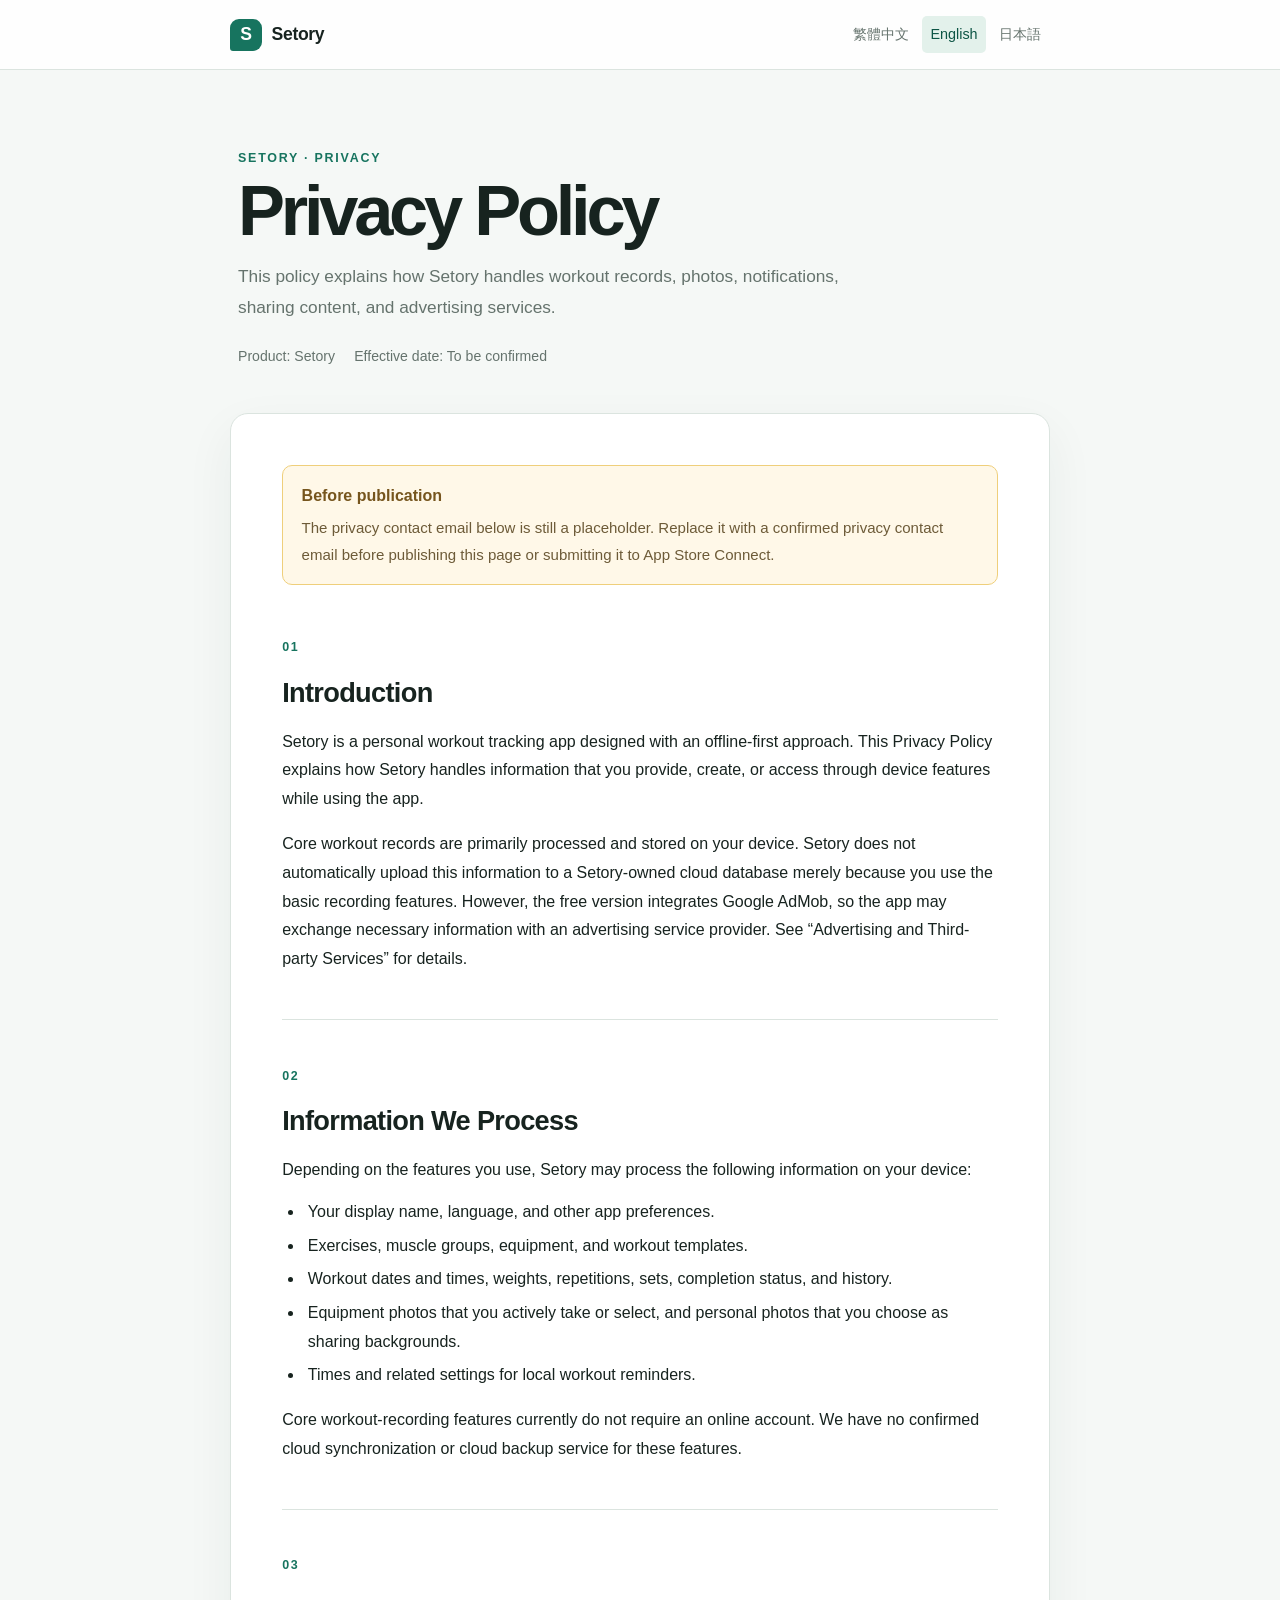
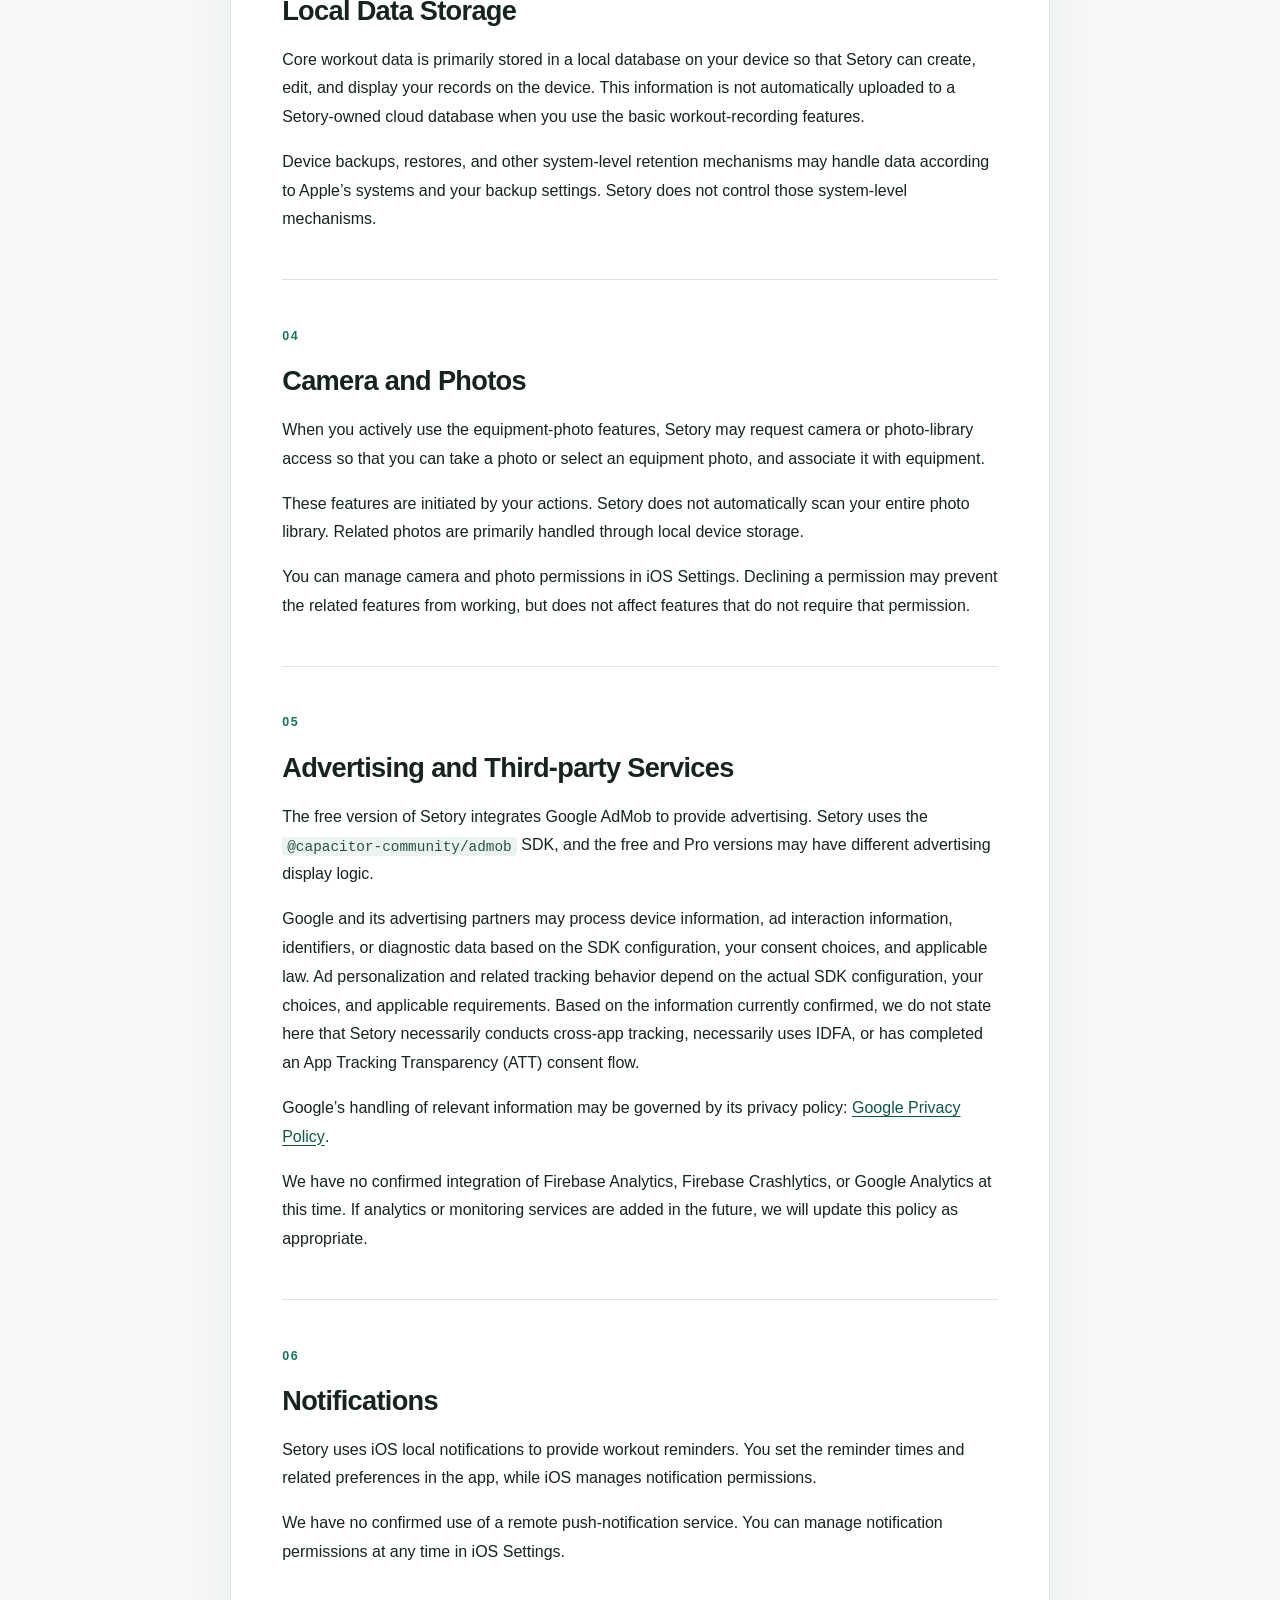
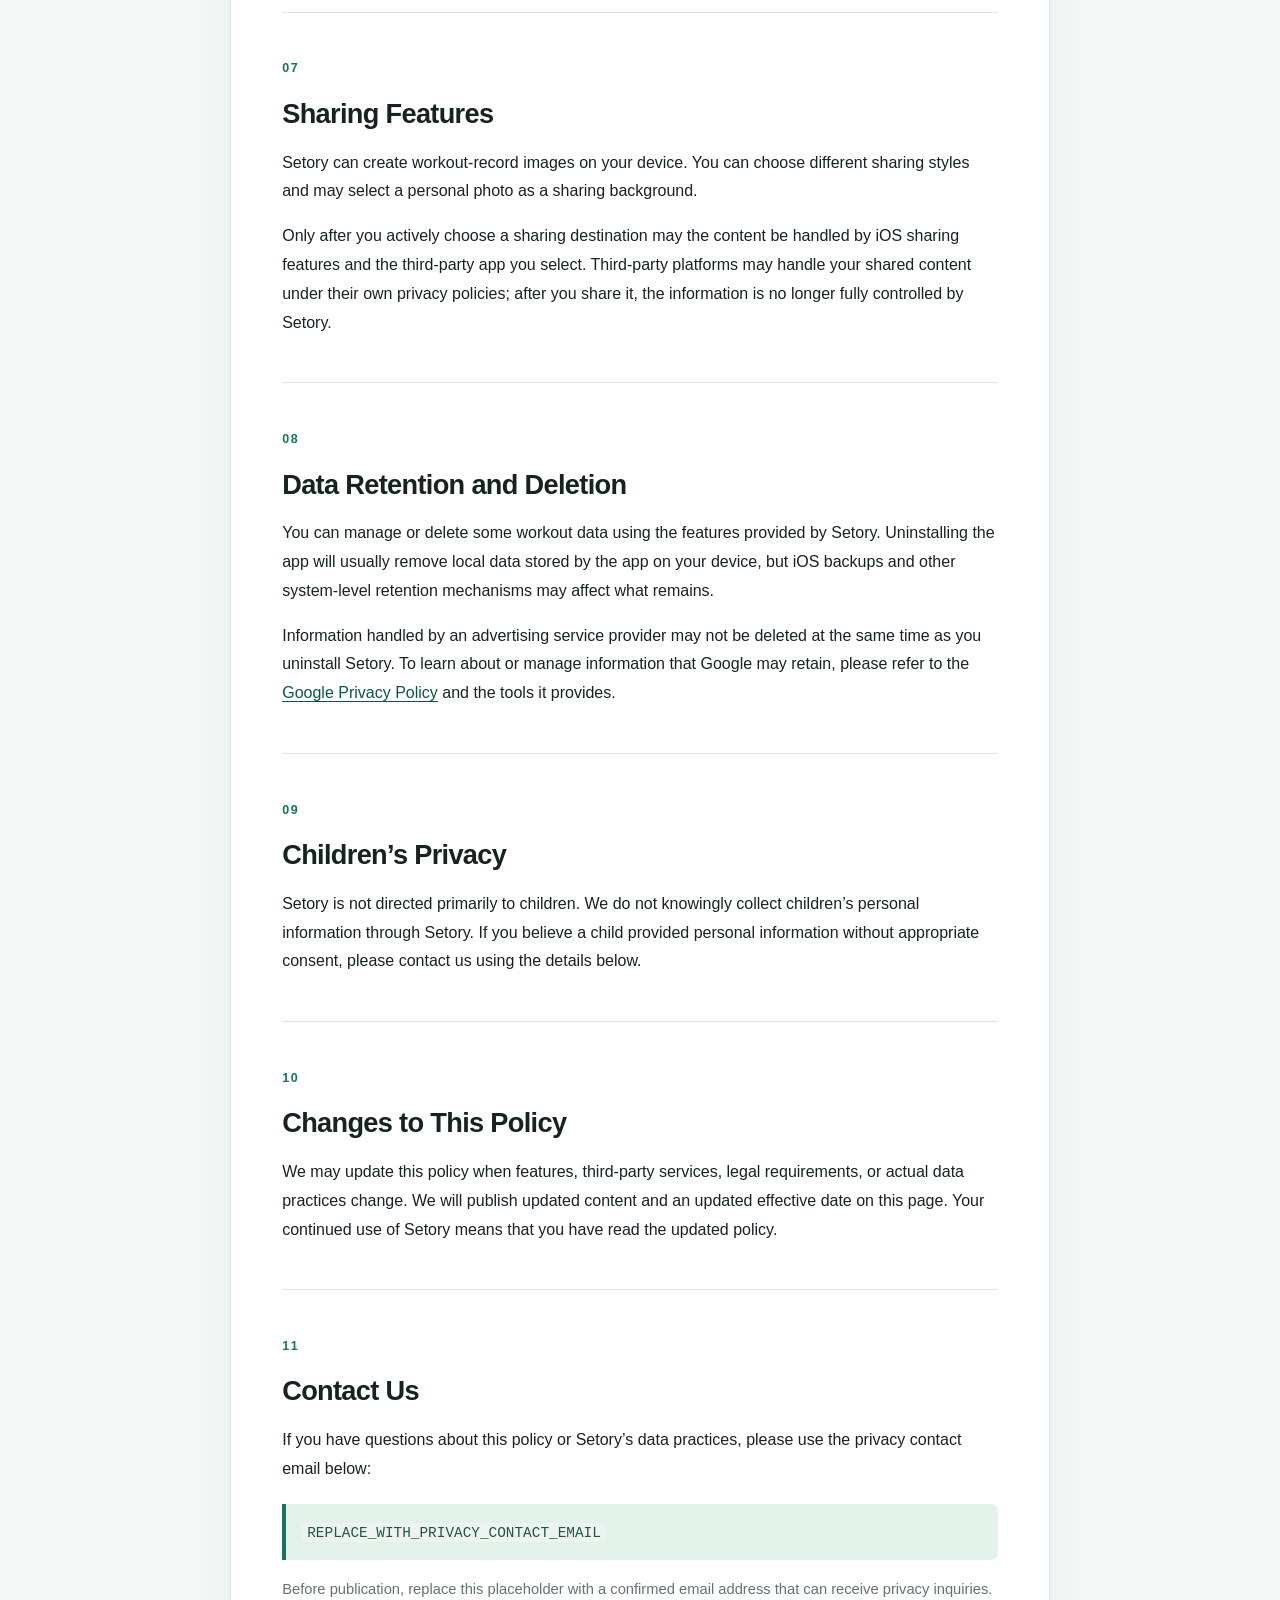
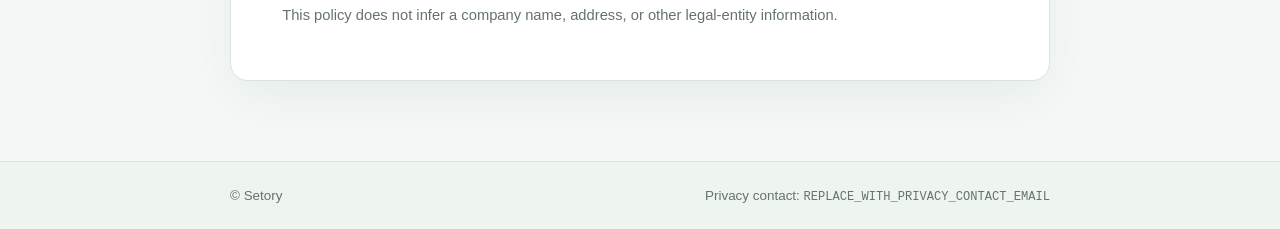
==== en/index.html @ bccb5e9c "first commit" ====
<!doctype html>
<html lang="en">

<head>
  <meta charset="UTF-8">
  <meta name="viewport" content="width=device-width, initial-scale=1">
  <meta name="description"
    content="Setory Privacy Policy. Learn how Setory handles local workout data, photos, notifications, sharing features, and advertising services.">
  <title>Setory | Privacy Policy</title>
  <link rel="stylesheet" href="../styles.css">
</head>

<body>
  <a class="skip-link" href="#main-content">Skip to main content</a>
  <header class="site-header">
    <div class="header-inner">
      <a class="brand" href="../" aria-label="Setory Privacy Policy home">
        <span class="brand-mark" aria-hidden="true">S</span>
        <span>Setory</span>
      </a>
      <nav class="language-nav" aria-label="Language selection">
        <a href="../" lang="zh-Hant">繁體中文</a>
        <a class="active" href="./" lang="en" aria-current="page">English</a>
        <a href="../ja/" lang="ja">日本語</a>
      </nav>
    </div>
  </header>

  <main id="main-content" class="policy-shell">
    <section class="hero" aria-labelledby="page-title">
      <p class="eyebrow">SETORY · PRIVACY</p>
      <h1 id="page-title">Privacy Policy</h1>
      <p class="hero-copy">This policy explains how Setory handles workout records, photos, notifications, sharing
        content, and advertising services.</p>
      <div class="policy-meta">
        <span>Product: Setory</span>
        <span>Effective date: To be confirmed</span>
      </div>
    </section>

    <article class="policy-card">
      <div class="notice">
        <strong>Before publication</strong>
        <p>The privacy contact email below is still a placeholder. Replace it with a confirmed privacy contact email
          before publishing this page or submitting it to App Store Connect.</p>
      </div>

      <section class="policy-section" id="introduction">
        <p class="section-number">01</p>
        <h2>Introduction</h2>
        <p>Setory is a personal workout tracking app designed with an offline-first approach. This Privacy Policy
          explains how Setory handles information that you provide, create, or access through device features while
          using the app.</p>
        <p>Core workout records are primarily processed and stored on your device. Setory does not automatically upload
          this information to a Setory-owned cloud database merely because you use the basic recording features.
          However, the free version integrates Google AdMob, so the app may exchange necessary information with an
          advertising service provider. See “Advertising and Third-party Services” for details.</p>
      </section>

      <section class="policy-section" id="information">
        <p class="section-number">02</p>
        <h2>Information We Process</h2>
        <p>Depending on the features you use, Setory may process the following information on your device:</p>
        <ul>
          <li>Your display name, language, and other app preferences.</li>
          <li>Exercises, muscle groups, equipment, and workout templates.</li>
          <li>Workout dates and times, weights, repetitions, sets, completion status, and history.</li>
          <li>Equipment photos that you actively take or select, and personal photos that you choose as sharing
            backgrounds.</li>
          <li>Times and related settings for local workout reminders.</li>
        </ul>
        <p>Core workout-recording features currently do not require an online account. We have no confirmed cloud
          synchronization or cloud backup service for these features.</p>
      </section>

      <section class="policy-section" id="local-storage">
        <p class="section-number">03</p>
        <h2>Local Data Storage</h2>
        <p>Core workout data is primarily stored in a local database on your device so that Setory can create, edit, and
          display your records on the device. This information is not automatically uploaded to a Setory-owned cloud
          database when you use the basic workout-recording features.</p>
        <p>Device backups, restores, and other system-level retention mechanisms may handle data according to Apple’s
          systems and your backup settings. Setory does not control those system-level mechanisms.</p>
      </section>

      <section class="policy-section" id="camera-photos">
        <p class="section-number">04</p>
        <h2>Camera and Photos</h2>
        <p>When you actively use the equipment-photo features, Setory may request camera or photo-library access so that
          you can take a photo or select an equipment photo, and associate it with equipment.</p>
        <p>These features are initiated by your actions. Setory does not automatically scan your entire photo library.
          Related photos are primarily handled through local device storage.</p>
        <p>You can manage camera and photo permissions in iOS Settings. Declining a permission may prevent the related
          features from working, but does not affect features that do not require that permission.</p>
      </section>

      <section class="policy-section" id="advertising">
        <p class="section-number">05</p>
        <h2>Advertising and Third-party Services</h2>
        <p>The free version of Setory integrates Google AdMob to provide advertising. Setory uses the
          <code>@capacitor-community/admob</code> SDK, and the free and Pro versions may have different advertising
          display logic.
        </p>
        <p>Google and its advertising partners may process device information, ad interaction information, identifiers,
          or diagnostic data based on the SDK configuration, your consent choices, and applicable law. Ad
          personalization and related tracking behavior depend on the actual SDK configuration, your choices, and
          applicable requirements. Based on the information currently confirmed, we do not state here that Setory
          necessarily conducts cross-app tracking, necessarily uses IDFA, or has completed an App Tracking Transparency
          (ATT) consent flow.</p>
        <p>Google’s handling of relevant information may be governed by its privacy policy: <a
            href="https://policies.google.com/privacy" rel="noopener noreferrer" target="_blank">Google Privacy
            Policy<span class="sr-only"> (opens in a new tab)</span></a>.</p>
        <p>We have no confirmed integration of Firebase Analytics, Firebase Crashlytics, or Google Analytics at this
          time. If analytics or monitoring services are added in the future, we will update this policy as appropriate.
        </p>
      </section>

      <section class="policy-section" id="notifications">
        <p class="section-number">06</p>
        <h2>Notifications</h2>
        <p>Setory uses iOS local notifications to provide workout reminders. You set the reminder times and related
          preferences in the app, while iOS manages notification permissions.</p>
        <p>We have no confirmed use of a remote push-notification service. You can manage notification permissions at
          any time in iOS Settings.</p>
      </section>

      <section class="policy-section" id="sharing">
        <p class="section-number">07</p>
        <h2>Sharing Features</h2>
        <p>Setory can create workout-record images on your device. You can choose different sharing styles and may
          select a personal photo as a sharing background.</p>
        <p>Only after you actively choose a sharing destination may the content be handled by iOS sharing features and
          the third-party app you select. Third-party platforms may handle your shared content under their own privacy
          policies; after you share it, the information is no longer fully controlled by Setory.</p>
      </section>

      <section class="policy-section" id="retention">
        <p class="section-number">08</p>
        <h2>Data Retention and Deletion</h2>
        <p>You can manage or delete some workout data using the features provided by Setory. Uninstalling the app will
          usually remove local data stored by the app on your device, but iOS backups and other system-level retention
          mechanisms may affect what remains.</p>
        <p>Information handled by an advertising service provider may not be deleted at the same time as you uninstall
          Setory. To learn about or manage information that Google may retain, please refer to the <a
            href="https://policies.google.com/privacy" rel="noopener noreferrer" target="_blank">Google Privacy
            Policy<span class="sr-only"> (opens in a new tab)</span></a> and the tools it provides.</p>
      </section>

      <section class="policy-section" id="children">
        <p class="section-number">09</p>
        <h2>Children’s Privacy</h2>
        <p>Setory is not directed primarily to children. We do not knowingly collect children’s personal information
          through Setory. If you believe a child provided personal information without appropriate consent, please
          contact us using the details below.</p>
      </section>

      <section class="policy-section" id="changes">
        <p class="section-number">10</p>
        <h2>Changes to This Policy</h2>
        <p>We may update this policy when features, third-party services, legal requirements, or actual data practices
          change. We will publish updated content and an updated effective date on this page. Your continued use of
          Setory means that you have read the updated policy.</p>
      </section>

      <section class="policy-section" id="contact">
        <p class="section-number">11</p>
        <h2>Contact Us</h2>
        <p>If you have questions about this policy or Setory’s data practices, please use the privacy contact email
          below:</p>
        <p class="contact-placeholder"><code>REPLACE_WITH_PRIVACY_CONTACT_EMAIL</code></p>
        <p class="muted">Before publication, replace this placeholder with a confirmed email address that can receive
          privacy inquiries. This policy does not infer a company name, address, or other legal-entity information.</p>
      </section>
    </article>
  </main>

  <footer class="site-footer">
    <div class="footer-inner">
      <span>© Setory</span>
      <span>Privacy contact: <code>REPLACE_WITH_PRIVACY_CONTACT_EMAIL</code></span>
    </div>
  </footer>
</body>

</html>
---- styles.css ----
:root {
  --ink: #17231f;
  --muted: #65736d;
  --line: #dbe4df;
  --paper: #f5f8f6;
  --card: #ffffff;
  --accent: #17745f;
  --accent-dark: #0d5545;
  --accent-soft: #e3f1eb;
  --notice: #fff8e8;
  --notice-line: #efcf7b;
  --max-width: 820px;
}

* {
  box-sizing: border-box;
}

html {
  scroll-behavior: smooth;
}

body {
  margin: 0;
  color: var(--ink);
  background: var(--paper);
  font-family: -apple-system, BlinkMacSystemFont, "Segoe UI", "Noto Sans TC", "Noto Sans JP", sans-serif;
  font-size: 16px;
  line-height: 1.8;
  overflow-wrap: anywhere;
}

a {
  color: var(--accent-dark);
  text-underline-offset: 3px;
}

a:hover {
  color: var(--accent);
}

a:focus-visible {
  outline: 3px solid #e49b27;
  outline-offset: 4px;
  border-radius: 3px;
}

code {
  padding: 0.12em 0.35em;
  color: #245346;
  background: #edf4f0;
  border-radius: 4px;
  font-family: ui-monospace, SFMono-Regular, Menlo, Consolas, monospace;
  font-size: 0.9em;
  overflow-wrap: anywhere;
}

.skip-link {
  position: absolute;
  left: 1rem;
  top: -4rem;
  z-index: 10;
  padding: 0.65rem 0.9rem;
  color: #fff;
  background: var(--accent-dark);
  border-radius: 0 0 6px 6px;
  text-decoration: none;
}

.skip-link:focus {
  top: 0;
}

.site-header {
  border-bottom: 1px solid var(--line);
  background: rgba(255, 255, 255, 0.88);
}

.header-inner,
.footer-inner {
  display: flex;
  align-items: center;
  justify-content: space-between;
  gap: 1rem;
  max-width: calc(var(--max-width) + 64px);
  margin: 0 auto;
  padding: 1rem 2rem;
}

.brand {
  display: inline-flex;
  align-items: center;
  gap: 0.6rem;
  color: var(--ink);
  font-size: 1.1rem;
  font-weight: 750;
  letter-spacing: -0.02em;
  text-decoration: none;
}

.brand-mark {
  display: grid;
  width: 2rem;
  height: 2rem;
  place-items: center;
  color: #fff;
  background: var(--accent);
  border-radius: 9px 9px 9px 3px;
  font-weight: 800;
}

.language-nav {
  display: flex;
  flex-wrap: wrap;
  justify-content: flex-end;
  gap: 0.25rem;
}

.language-nav a {
  padding: 0.35rem 0.55rem;
  color: var(--muted);
  border-radius: 5px;
  font-size: 0.9rem;
  text-decoration: none;
}

.language-nav a:hover,
.language-nav a.active {
  color: var(--accent-dark);
  background: var(--accent-soft);
}

.policy-shell {
  width: min(100% - 2rem, var(--max-width));
  margin: 0 auto;
  padding: 4.8rem 0 5rem;
}

.hero {
  padding: 0 0.5rem 2.7rem;
}

.eyebrow,
.section-number {
  margin: 0;
  color: var(--accent);
  font-size: 0.78rem;
  font-weight: 800;
  letter-spacing: 0.14em;
}

.hero h1 {
  max-width: 720px;
  margin: 0.25rem 0 0.7rem;
  color: var(--ink);
  font-size: clamp(2.35rem, 7vw, 4.4rem);
  letter-spacing: -0.06em;
  line-height: 1.08;
}

.hero-copy {
  max-width: 650px;
  margin: 0;
  color: var(--muted);
  font-size: 1.08rem;
}

.policy-meta {
  display: flex;
  flex-wrap: wrap;
  gap: 0.45rem 1.2rem;
  margin-top: 1.35rem;
  color: var(--muted);
  font-size: 0.88rem;
}

.policy-card {
  padding: clamp(1.3rem, 4vw, 3.2rem);
  background: var(--card);
  border: 1px solid var(--line);
  border-radius: 18px;
  box-shadow: 0 18px 50px rgba(23, 55, 43, 0.06);
}

.notice {
  margin-bottom: 3.2rem;
  padding: 1rem 1.15rem;
  background: var(--notice);
  border: 1px solid var(--notice-line);
  border-radius: 10px;
}

.notice strong {
  display: block;
  margin-bottom: 0.2rem;
  color: #76551d;
}

.notice p,
.policy-section p {
  margin: 0 0 1rem;
}

.notice p {
  color: #6d5b38;
  font-size: 0.94rem;
}

.notice p:last-child,
.policy-section p:last-child {
  margin-bottom: 0;
}

.policy-section {
  padding: 0 0 2.8rem;
  margin: 0 0 2.8rem;
  border-bottom: 1px solid var(--line);
  scroll-margin-top: 1rem;
}

.policy-section:last-child {
  padding-bottom: 0;
  margin-bottom: 0;
  border-bottom: 0;
}

.policy-section h2 {
  margin: 0.25rem 0 1rem;
  color: var(--ink);
  font-size: clamp(1.35rem, 3vw, 1.7rem);
  letter-spacing: -0.025em;
  line-height: 1.35;
}

.policy-section ul {
  margin: -0.15rem 0 1rem;
  padding-left: 1.35rem;
}

.policy-section li {
  padding-left: 0.25rem;
  margin: 0.3rem 0;
}

.contact-placeholder {
  margin-top: 1.25rem !important;
  padding: 0.85rem 1rem;
  background: var(--accent-soft);
  border-left: 4px solid var(--accent);
  border-radius: 0 7px 7px 0;
}

.muted {
  color: var(--muted);
  font-size: 0.92rem;
}

.site-footer {
  color: var(--muted);
  border-top: 1px solid var(--line);
  background: #eef4f0;
  font-size: 0.84rem;
}

.footer-inner {
  align-items: flex-start;
  flex-wrap: wrap;
  padding-top: 1.35rem;
  padding-bottom: 1.35rem;
}

.footer-inner code {
  color: var(--muted);
  background: transparent;
  padding: 0;
}

.sr-only {
  position: absolute;
  width: 1px;
  height: 1px;
  padding: 0;
  margin: -1px;
  overflow: hidden;
  clip: rect(0, 0, 0, 0);
  white-space: nowrap;
  border: 0;
}

@media (max-width: 620px) {
  .header-inner {
    align-items: flex-start;
    flex-direction: column;
    padding: 0.85rem 1rem;
  }

  .language-nav {
    justify-content: flex-start;
    margin-left: -0.55rem;
  }

  .policy-shell {
    width: min(100% - 1.25rem, var(--max-width));
    padding-top: 3.1rem;
  }

  .hero {
    padding-bottom: 2rem;
  }

  .policy-card {
    border-radius: 13px;
  }

  .footer-inner {
    padding-right: 1rem;
    padding-left: 1rem;
  }
}

@media (prefers-reduced-motion: reduce) {
  html {
    scroll-behavior: auto;
  }
}
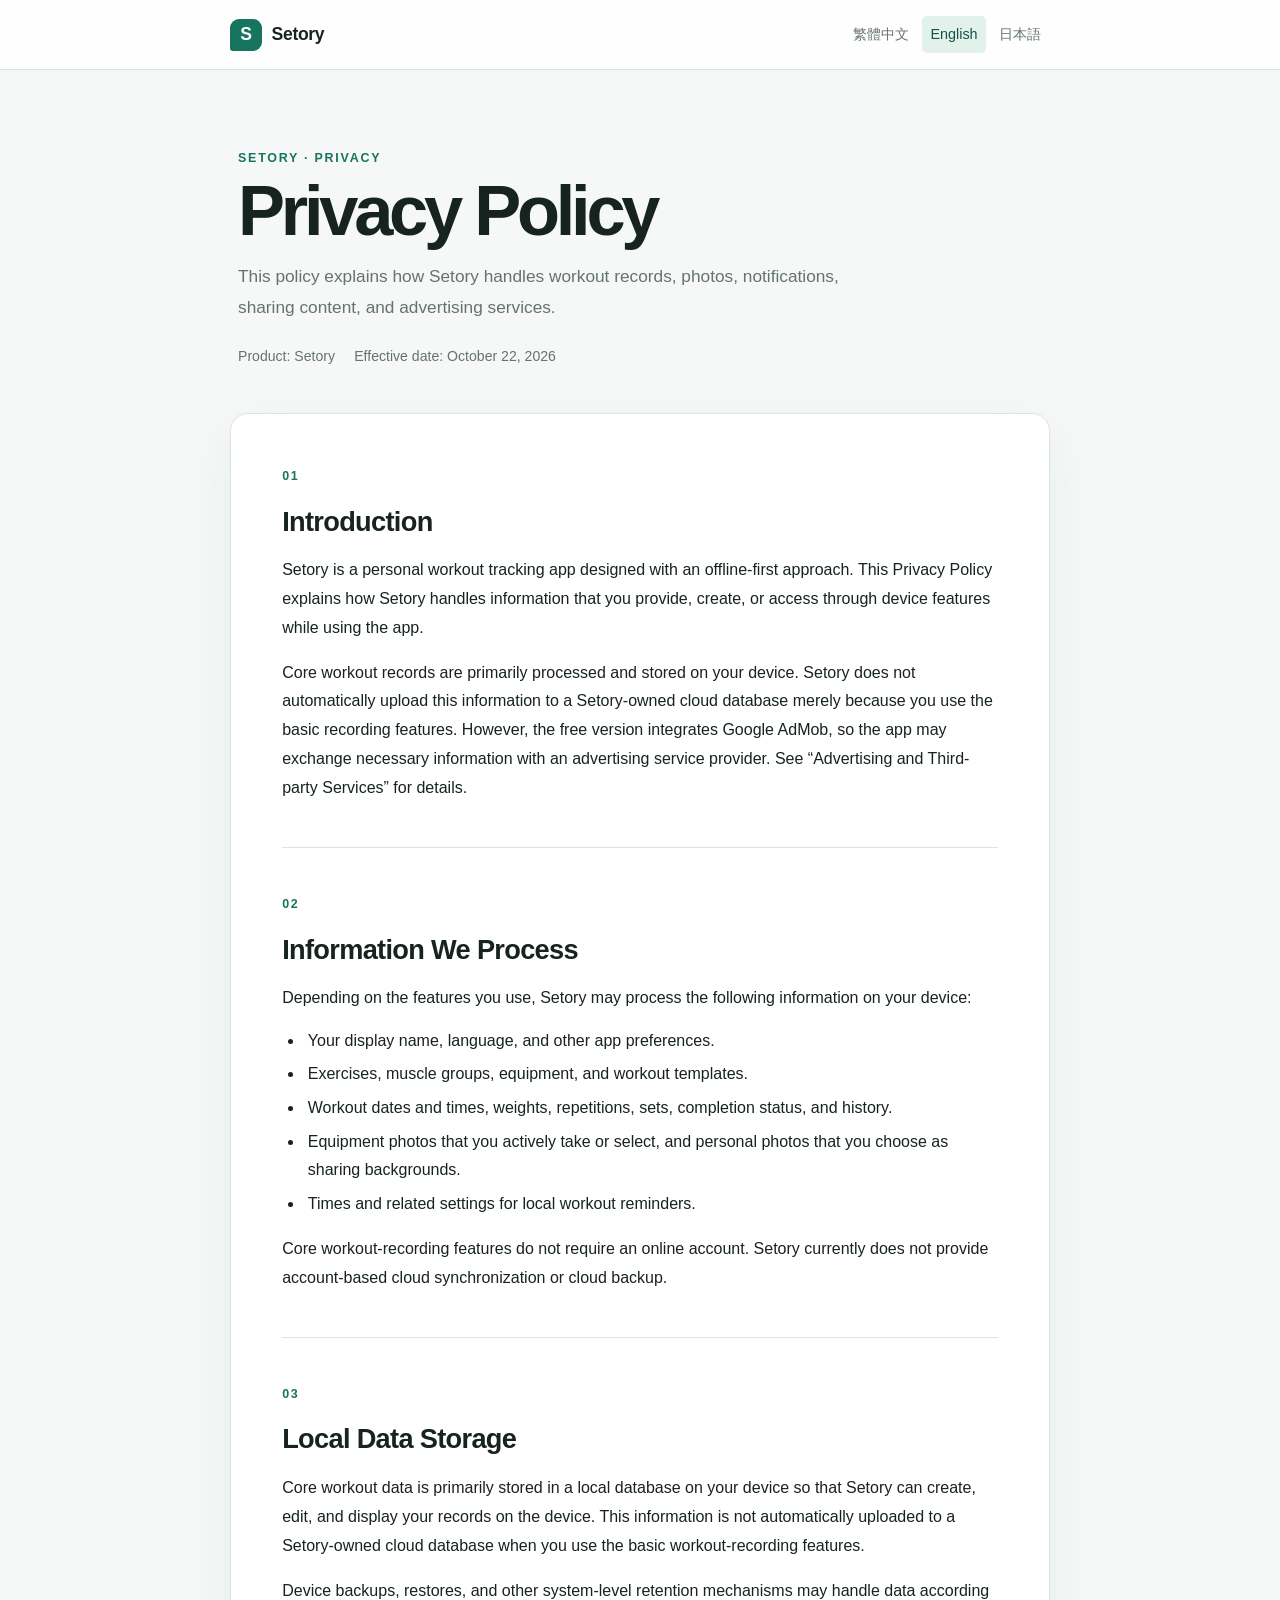
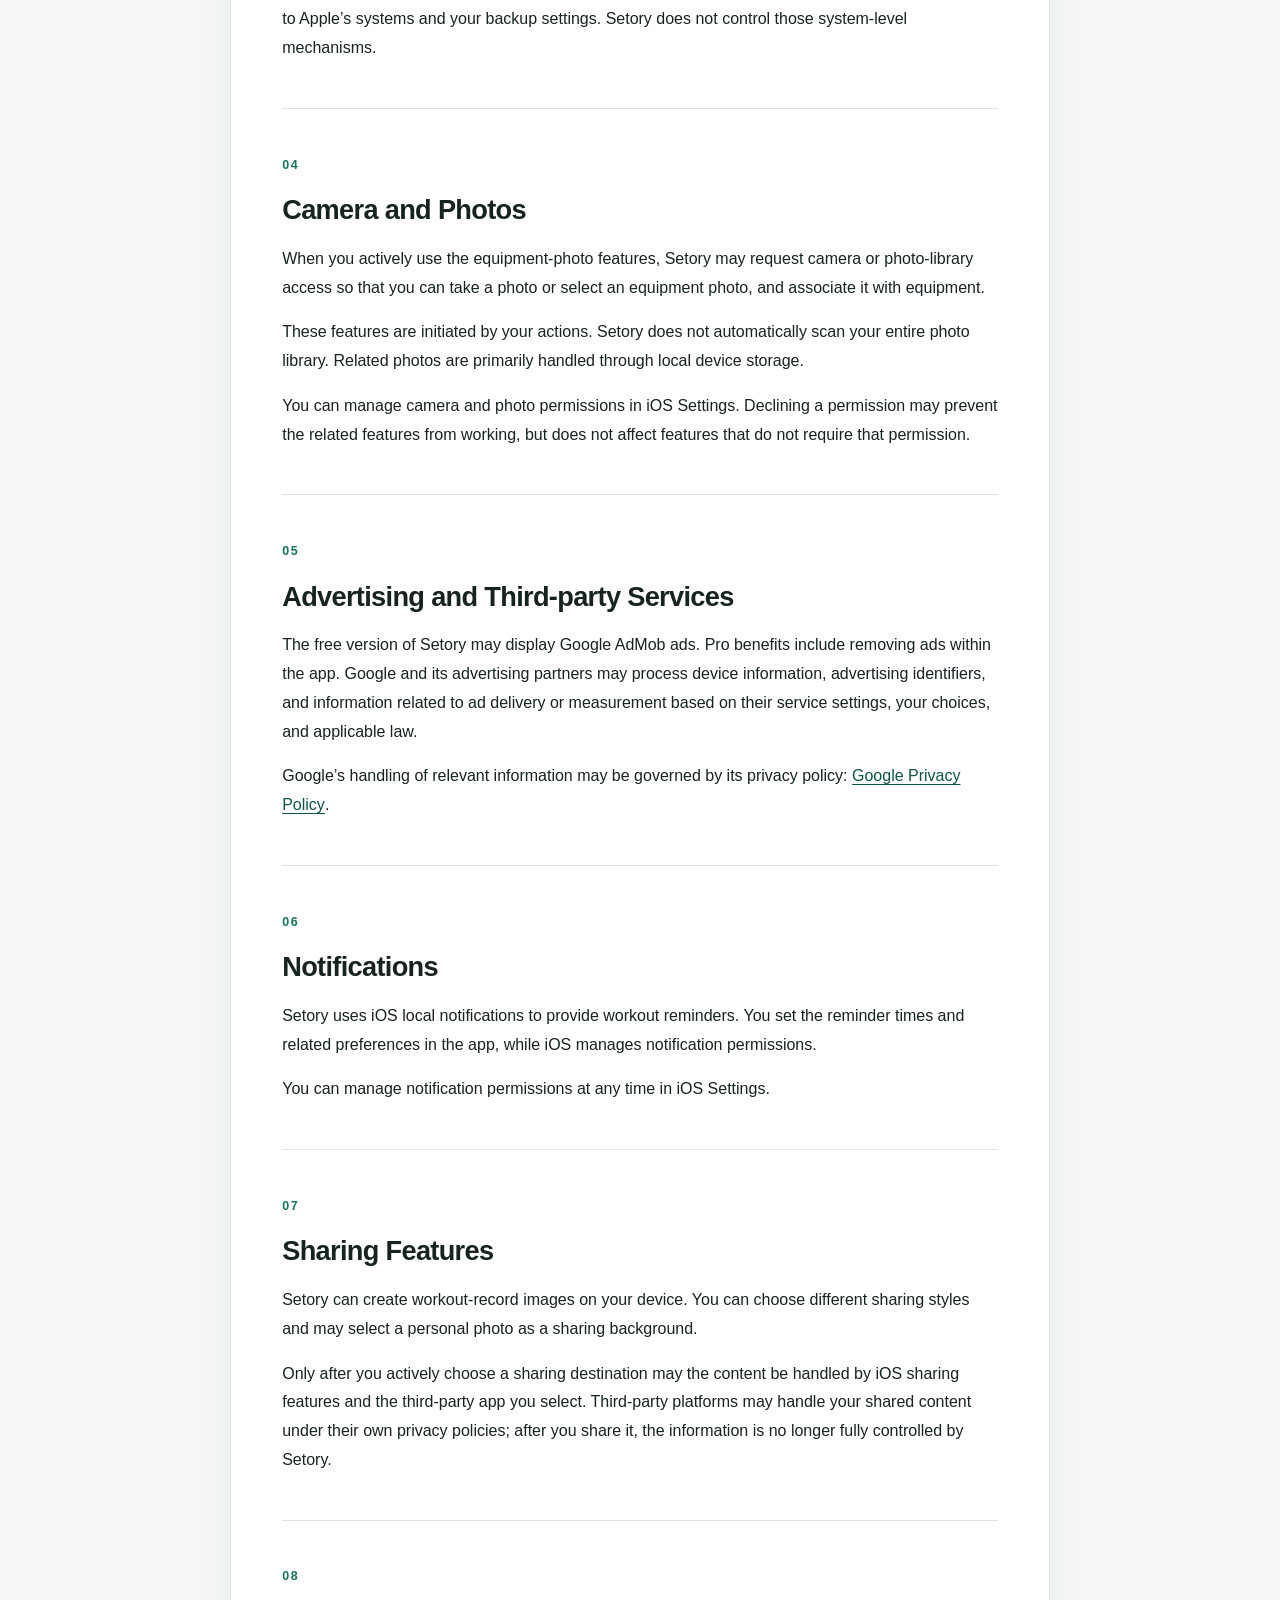
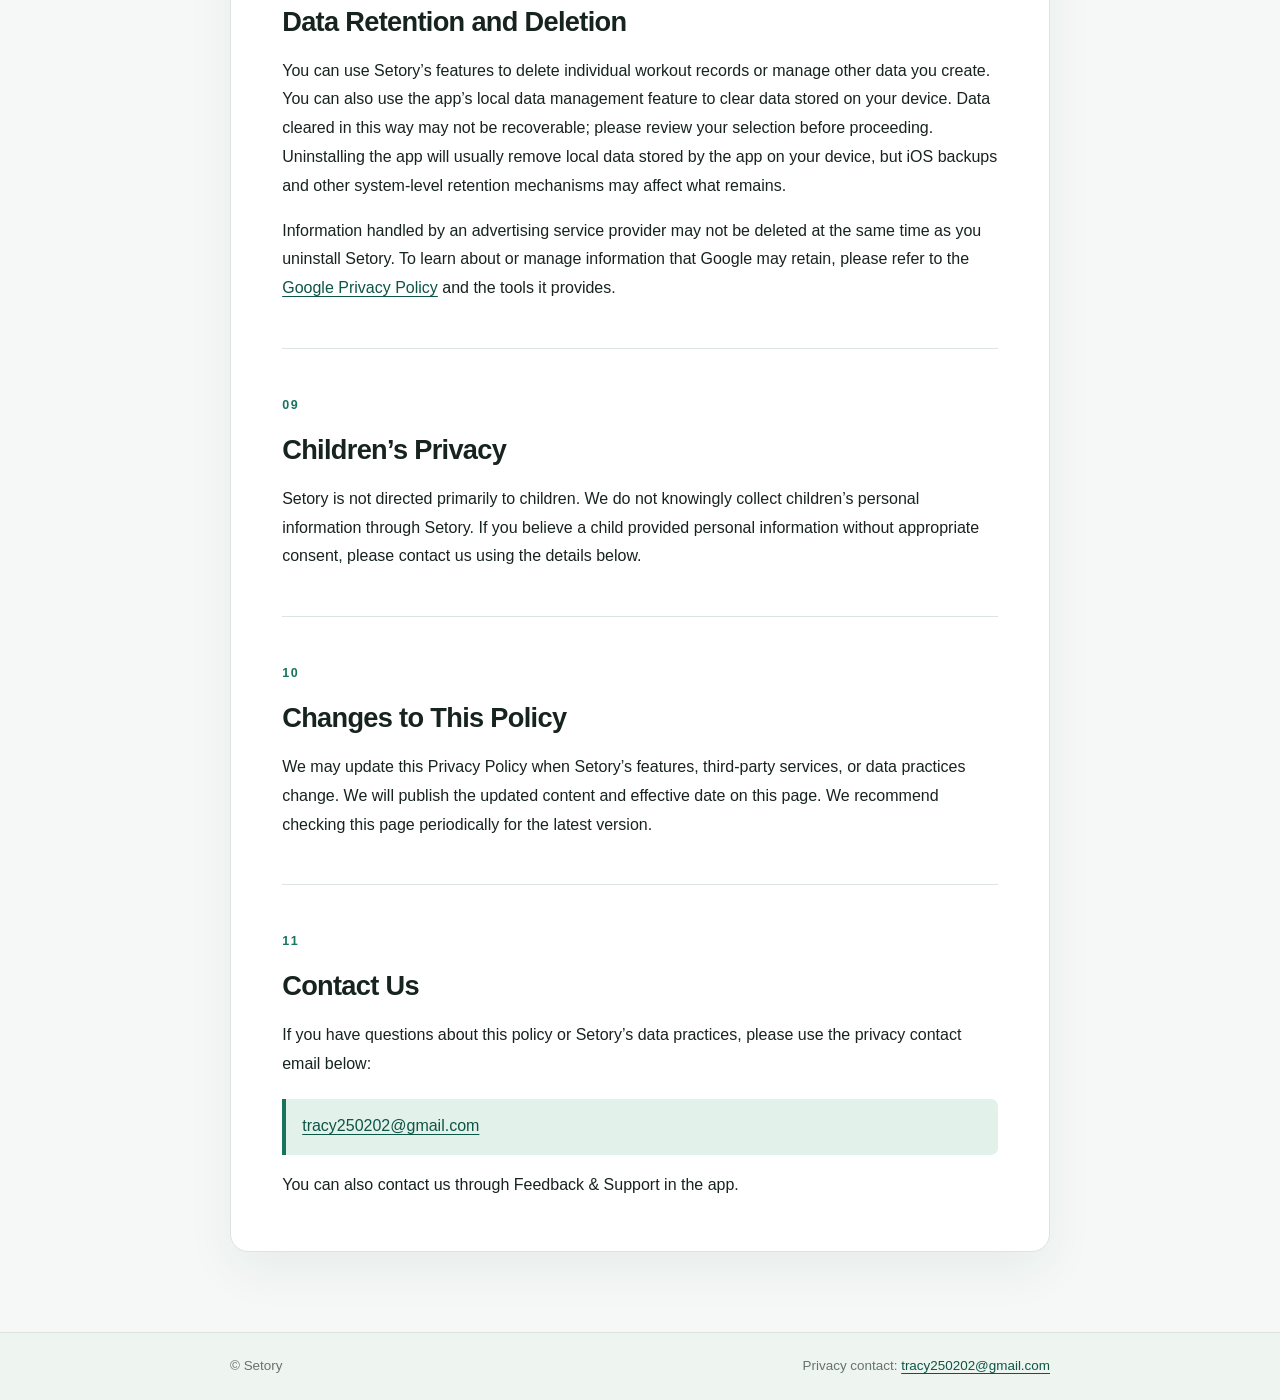
==== commit fe014b46: "更新隱私權政策，修正生效日期及聯絡資訊，簡化內容表述" ====
--- a/en/index.html
+++ b/en/index.html
@@ -34,17 +34,11 @@
         content, and advertising services.</p>
       <div class="policy-meta">
         <span>Product: Setory</span>
-        <span>Effective date: To be confirmed</span>
+        <span>Effective date: October 22, 2026</span>
       </div>
     </section>
 
     <article class="policy-card">
-      <div class="notice">
-        <strong>Before publication</strong>
-        <p>The privacy contact email below is still a placeholder. Replace it with a confirmed privacy contact email
-          before publishing this page or submitting it to App Store Connect.</p>
-      </div>
-
       <section class="policy-section" id="introduction">
         <p class="section-number">01</p>
         <h2>Introduction</h2>
@@ -69,8 +63,8 @@
             backgrounds.</li>
           <li>Times and related settings for local workout reminders.</li>
         </ul>
-        <p>Core workout-recording features currently do not require an online account. We have no confirmed cloud
-          synchronization or cloud backup service for these features.</p>
+        <p>Core workout-recording features do not require an online account. Setory currently does not provide
+          account-based cloud synchronization or cloud backup.</p>
       </section>
 
       <section class="policy-section" id="local-storage">
@@ -97,22 +91,12 @@
       <section class="policy-section" id="advertising">
         <p class="section-number">05</p>
         <h2>Advertising and Third-party Services</h2>
-        <p>The free version of Setory integrates Google AdMob to provide advertising. Setory uses the
-          <code>@capacitor-community/admob</code> SDK, and the free and Pro versions may have different advertising
-          display logic.
-        </p>
-        <p>Google and its advertising partners may process device information, ad interaction information, identifiers,
-          or diagnostic data based on the SDK configuration, your consent choices, and applicable law. Ad
-          personalization and related tracking behavior depend on the actual SDK configuration, your choices, and
-          applicable requirements. Based on the information currently confirmed, we do not state here that Setory
-          necessarily conducts cross-app tracking, necessarily uses IDFA, or has completed an App Tracking Transparency
-          (ATT) consent flow.</p>
+        <p>The free version of Setory may display Google AdMob ads. Pro benefits include removing ads within the app.
+          Google and its advertising partners may process device information, advertising identifiers, and information
+          related to ad delivery or measurement based on their service settings, your choices, and applicable law.</p>
         <p>Google’s handling of relevant information may be governed by its privacy policy: <a
             href="https://policies.google.com/privacy" rel="noopener noreferrer" target="_blank">Google Privacy
             Policy<span class="sr-only"> (opens in a new tab)</span></a>.</p>
-        <p>We have no confirmed integration of Firebase Analytics, Firebase Crashlytics, or Google Analytics at this
-          time. If analytics or monitoring services are added in the future, we will update this policy as appropriate.
-        </p>
       </section>
 
       <section class="policy-section" id="notifications">
@@ -120,8 +104,7 @@
         <h2>Notifications</h2>
         <p>Setory uses iOS local notifications to provide workout reminders. You set the reminder times and related
           preferences in the app, while iOS manages notification permissions.</p>
-        <p>We have no confirmed use of a remote push-notification service. You can manage notification permissions at
-          any time in iOS Settings.</p>
+        <p>You can manage notification permissions at any time in iOS Settings.</p>
       </section>
 
       <section class="policy-section" id="sharing">
@@ -137,8 +120,10 @@
       <section class="policy-section" id="retention">
         <p class="section-number">08</p>
         <h2>Data Retention and Deletion</h2>
-        <p>You can manage or delete some workout data using the features provided by Setory. Uninstalling the app will
-          usually remove local data stored by the app on your device, but iOS backups and other system-level retention
+        <p>You can use Setory’s features to delete individual workout records or manage other data you create. You can
+          also use the app’s local data management feature to clear data stored on your device. Data cleared in this
+          way may not be recoverable; please review your selection before proceeding. Uninstalling the app will usually
+          remove local data stored by the app on your device, but iOS backups and other system-level retention
           mechanisms may affect what remains.</p>
         <p>Information handled by an advertising service provider may not be deleted at the same time as you uninstall
           Setory. To learn about or manage information that Google may retain, please refer to the <a
@@ -157,9 +142,9 @@
       <section class="policy-section" id="changes">
         <p class="section-number">10</p>
         <h2>Changes to This Policy</h2>
-        <p>We may update this policy when features, third-party services, legal requirements, or actual data practices
-          change. We will publish updated content and an updated effective date on this page. Your continued use of
-          Setory means that you have read the updated policy.</p>
+        <p>We may update this Privacy Policy when Setory’s features, third-party services, or data practices change.
+          We will publish the updated content and effective date on this page. We recommend checking this page
+          periodically for the latest version.</p>
       </section>
 
       <section class="policy-section" id="contact">
@@ -167,9 +152,8 @@
         <h2>Contact Us</h2>
         <p>If you have questions about this policy or Setory’s data practices, please use the privacy contact email
           below:</p>
-        <p class="contact-placeholder"><code>REPLACE_WITH_PRIVACY_CONTACT_EMAIL</code></p>
-        <p class="muted">Before publication, replace this placeholder with a confirmed email address that can receive
-          privacy inquiries. This policy does not infer a company name, address, or other legal-entity information.</p>
+        <p class="contact-placeholder"><a href="mailto:tracy250202@gmail.com">tracy250202@gmail.com</a></p>
+        <p>You can also contact us through Feedback &amp; Support in the app.</p>
       </section>
     </article>
   </main>
@@ -177,9 +161,9 @@
   <footer class="site-footer">
     <div class="footer-inner">
       <span>© Setory</span>
-      <span>Privacy contact: <code>REPLACE_WITH_PRIVACY_CONTACT_EMAIL</code></span>
+      <span>Privacy contact: <a href="mailto:tracy250202@gmail.com">tracy250202@gmail.com</a></span>
     </div>
   </footer>
 </body>
 
-</html>+</html>
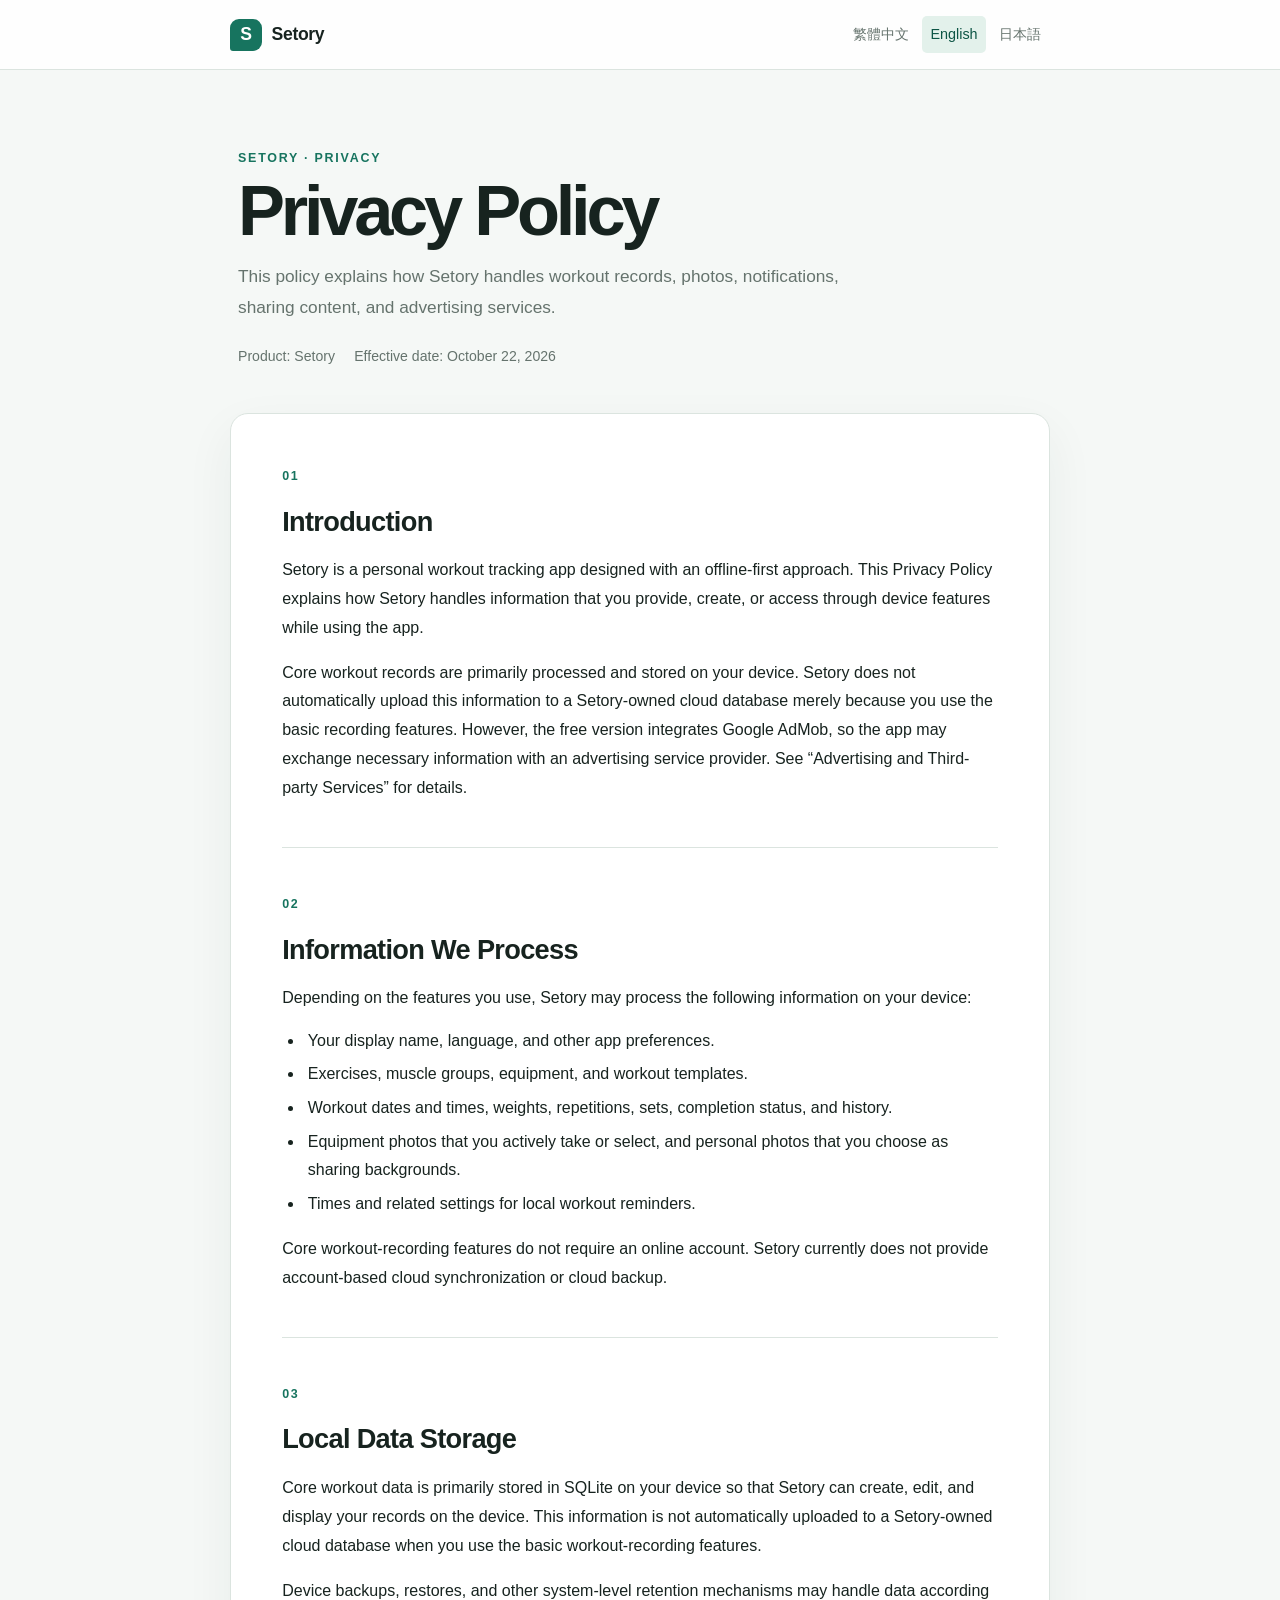
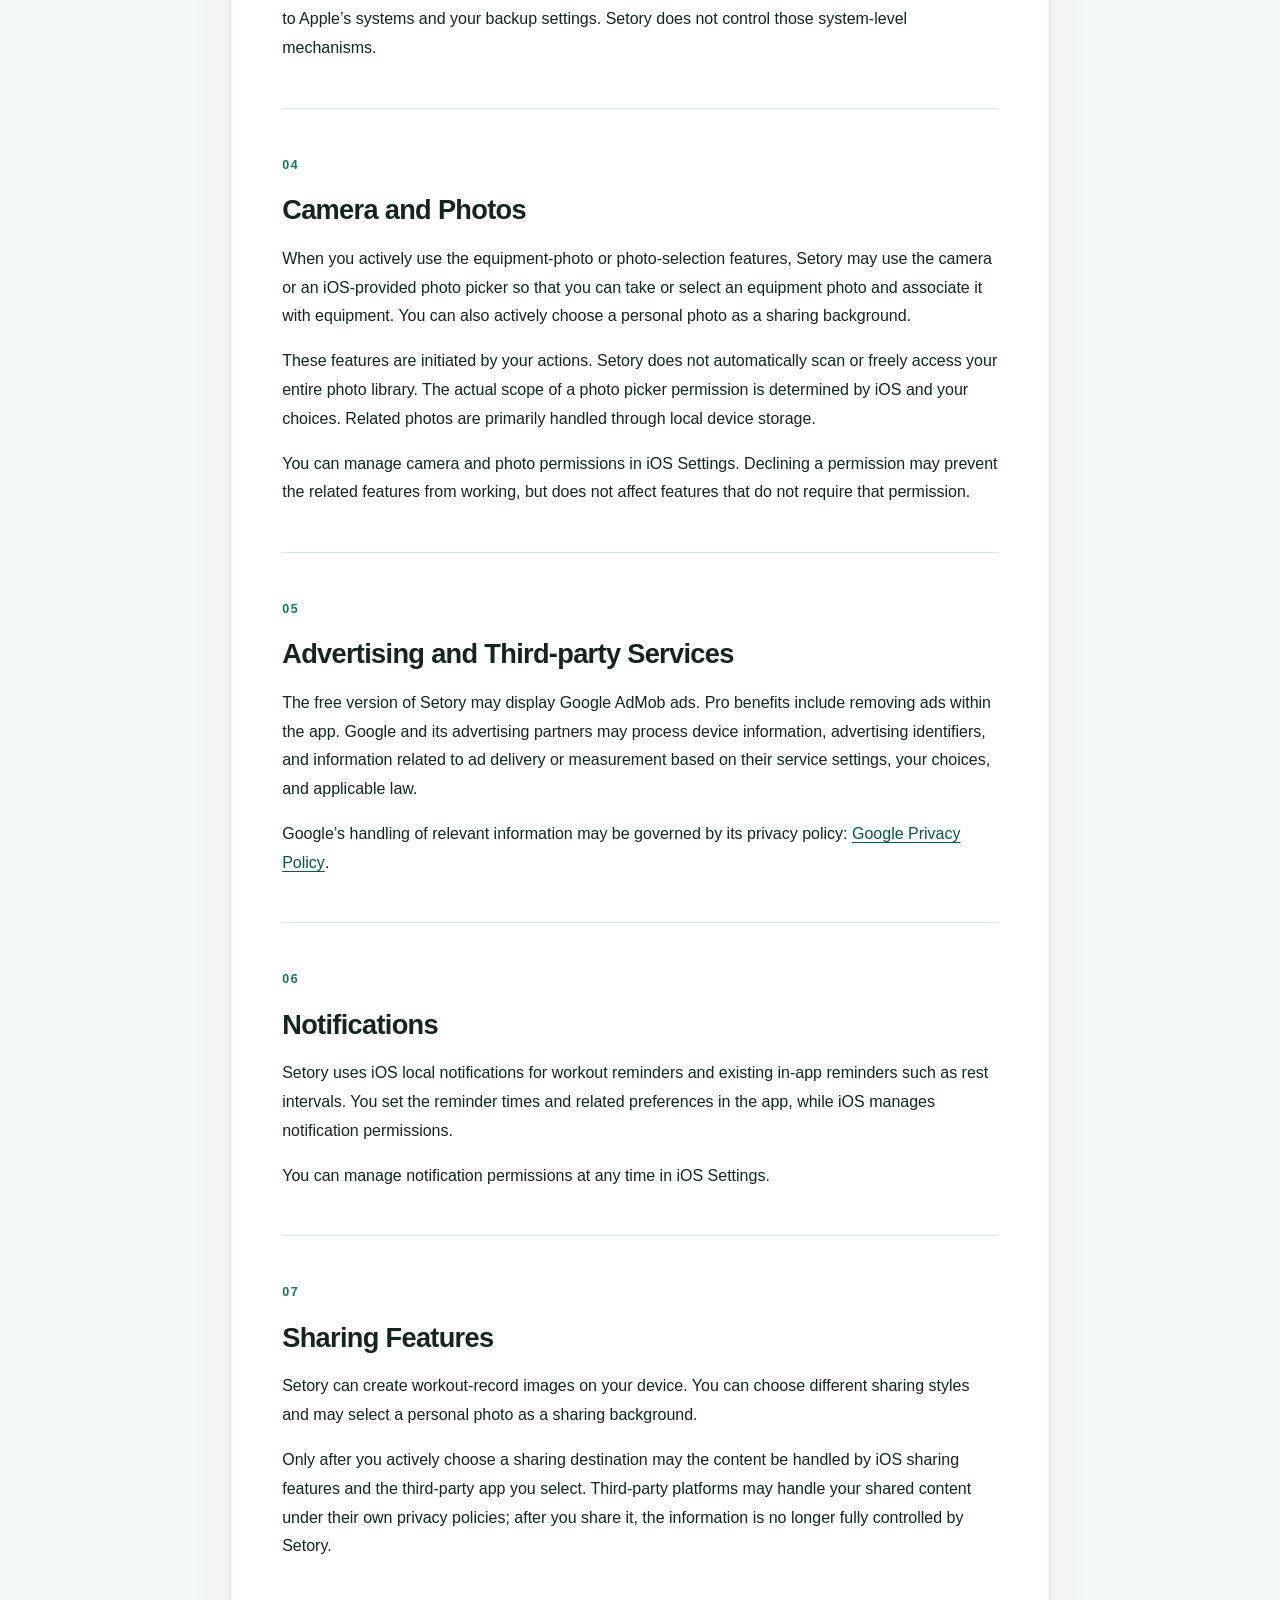
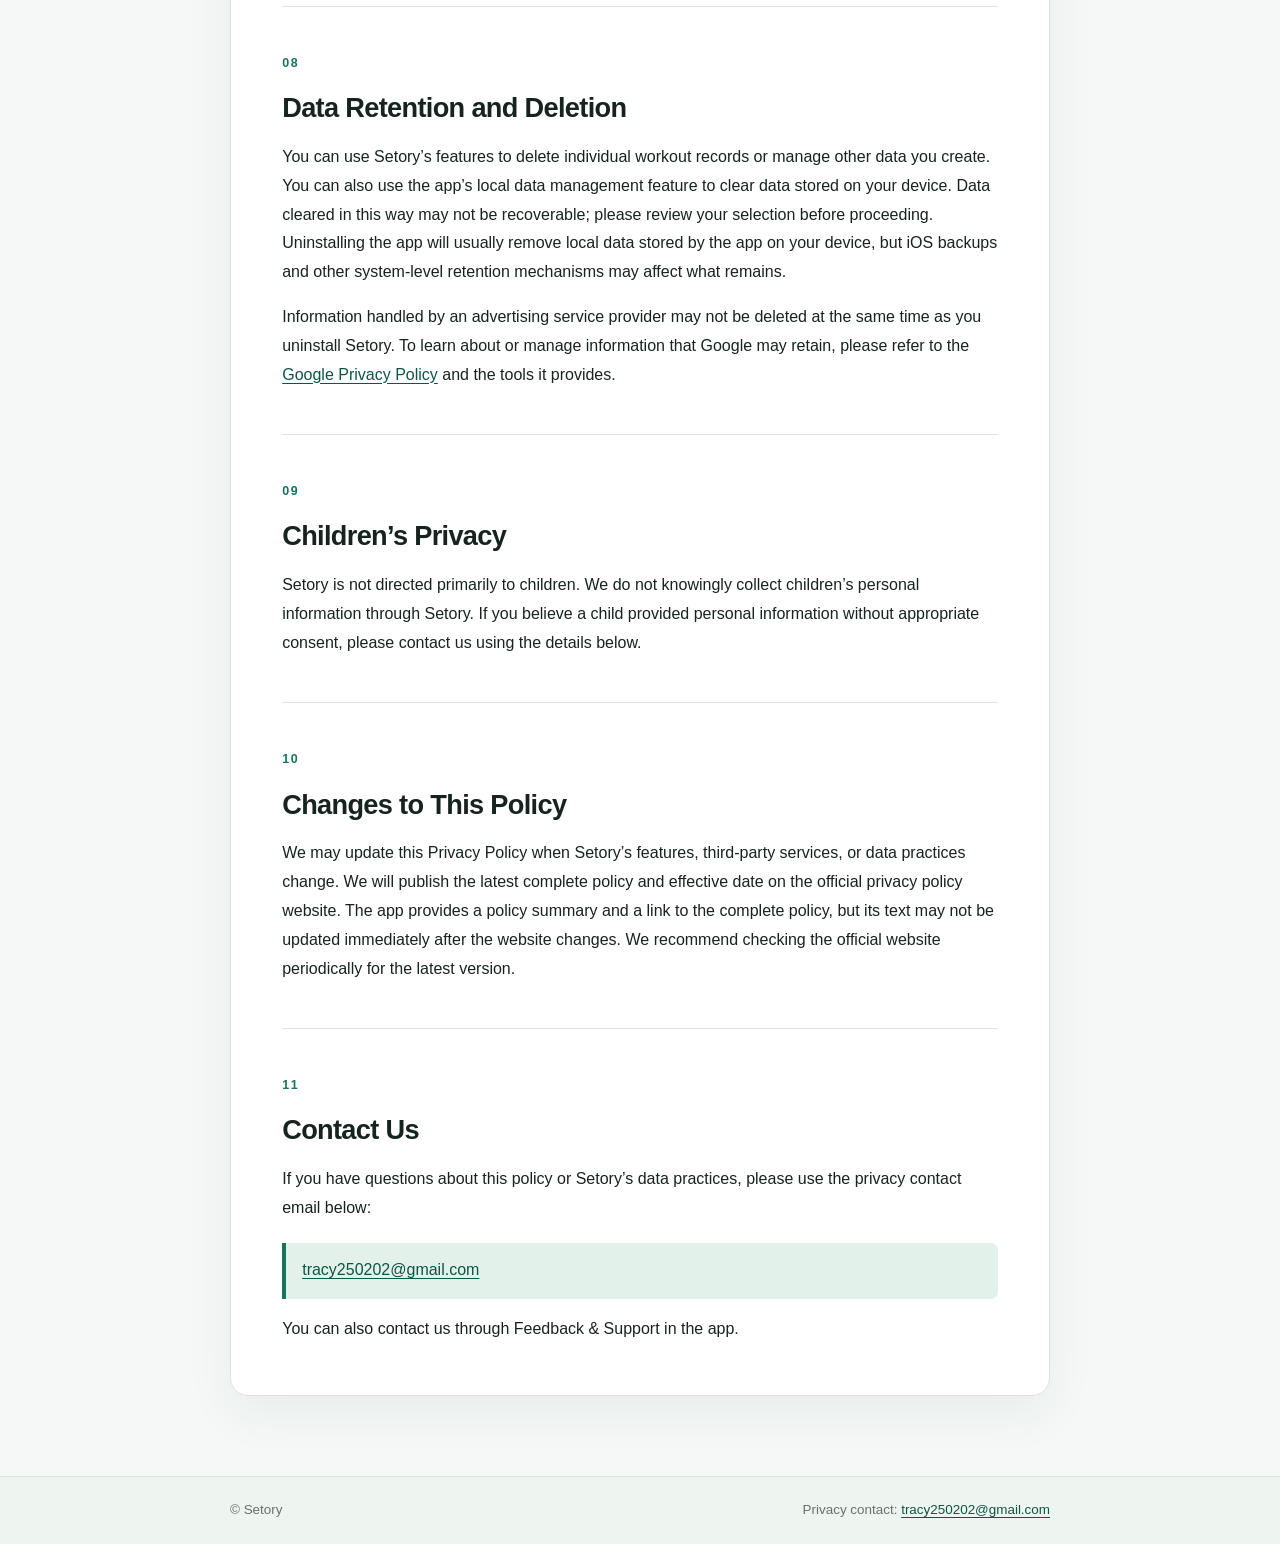
==== commit 90be8c46: "更新隱私權政策，修正資料儲存方式及相機照片功能描述，簡化政策更新說明" ====
--- a/en/index.html
+++ b/en/index.html
@@ -70,7 +70,7 @@
       <section class="policy-section" id="local-storage">
         <p class="section-number">03</p>
         <h2>Local Data Storage</h2>
-        <p>Core workout data is primarily stored in a local database on your device so that Setory can create, edit, and
+        <p>Core workout data is primarily stored in SQLite on your device so that Setory can create, edit, and
           display your records on the device. This information is not automatically uploaded to a Setory-owned cloud
           database when you use the basic workout-recording features.</p>
         <p>Device backups, restores, and other system-level retention mechanisms may handle data according to Apple’s
@@ -80,10 +80,12 @@
       <section class="policy-section" id="camera-photos">
         <p class="section-number">04</p>
         <h2>Camera and Photos</h2>
-        <p>When you actively use the equipment-photo features, Setory may request camera or photo-library access so that
-          you can take a photo or select an equipment photo, and associate it with equipment.</p>
-        <p>These features are initiated by your actions. Setory does not automatically scan your entire photo library.
-          Related photos are primarily handled through local device storage.</p>
+        <p>When you actively use the equipment-photo or photo-selection features, Setory may use the camera or an
+          iOS-provided photo picker so that you can take or select an equipment photo and associate it with equipment.
+          You can also actively choose a personal photo as a sharing background.</p>
+        <p>These features are initiated by your actions. Setory does not automatically scan or freely access your entire
+          photo library. The actual scope of a photo picker permission is determined by iOS and your choices. Related
+          photos are primarily handled through local device storage.</p>
         <p>You can manage camera and photo permissions in iOS Settings. Declining a permission may prevent the related
           features from working, but does not affect features that do not require that permission.</p>
       </section>
@@ -102,8 +104,9 @@
       <section class="policy-section" id="notifications">
         <p class="section-number">06</p>
         <h2>Notifications</h2>
-        <p>Setory uses iOS local notifications to provide workout reminders. You set the reminder times and related
-          preferences in the app, while iOS manages notification permissions.</p>
+        <p>Setory uses iOS local notifications for workout reminders and existing in-app reminders such as rest
+          intervals. You set the reminder times and related preferences in the app, while iOS manages notification
+          permissions.</p>
         <p>You can manage notification permissions at any time in iOS Settings.</p>
       </section>
 
@@ -143,8 +146,9 @@
         <p class="section-number">10</p>
         <h2>Changes to This Policy</h2>
         <p>We may update this Privacy Policy when Setory’s features, third-party services, or data practices change.
-          We will publish the updated content and effective date on this page. We recommend checking this page
-          periodically for the latest version.</p>
+          We will publish the latest complete policy and effective date on the official privacy policy website. The app
+          provides a policy summary and a link to the complete policy, but its text may not be updated immediately after
+          the website changes. We recommend checking the official website periodically for the latest version.</p>
       </section>
 
       <section class="policy-section" id="contact">
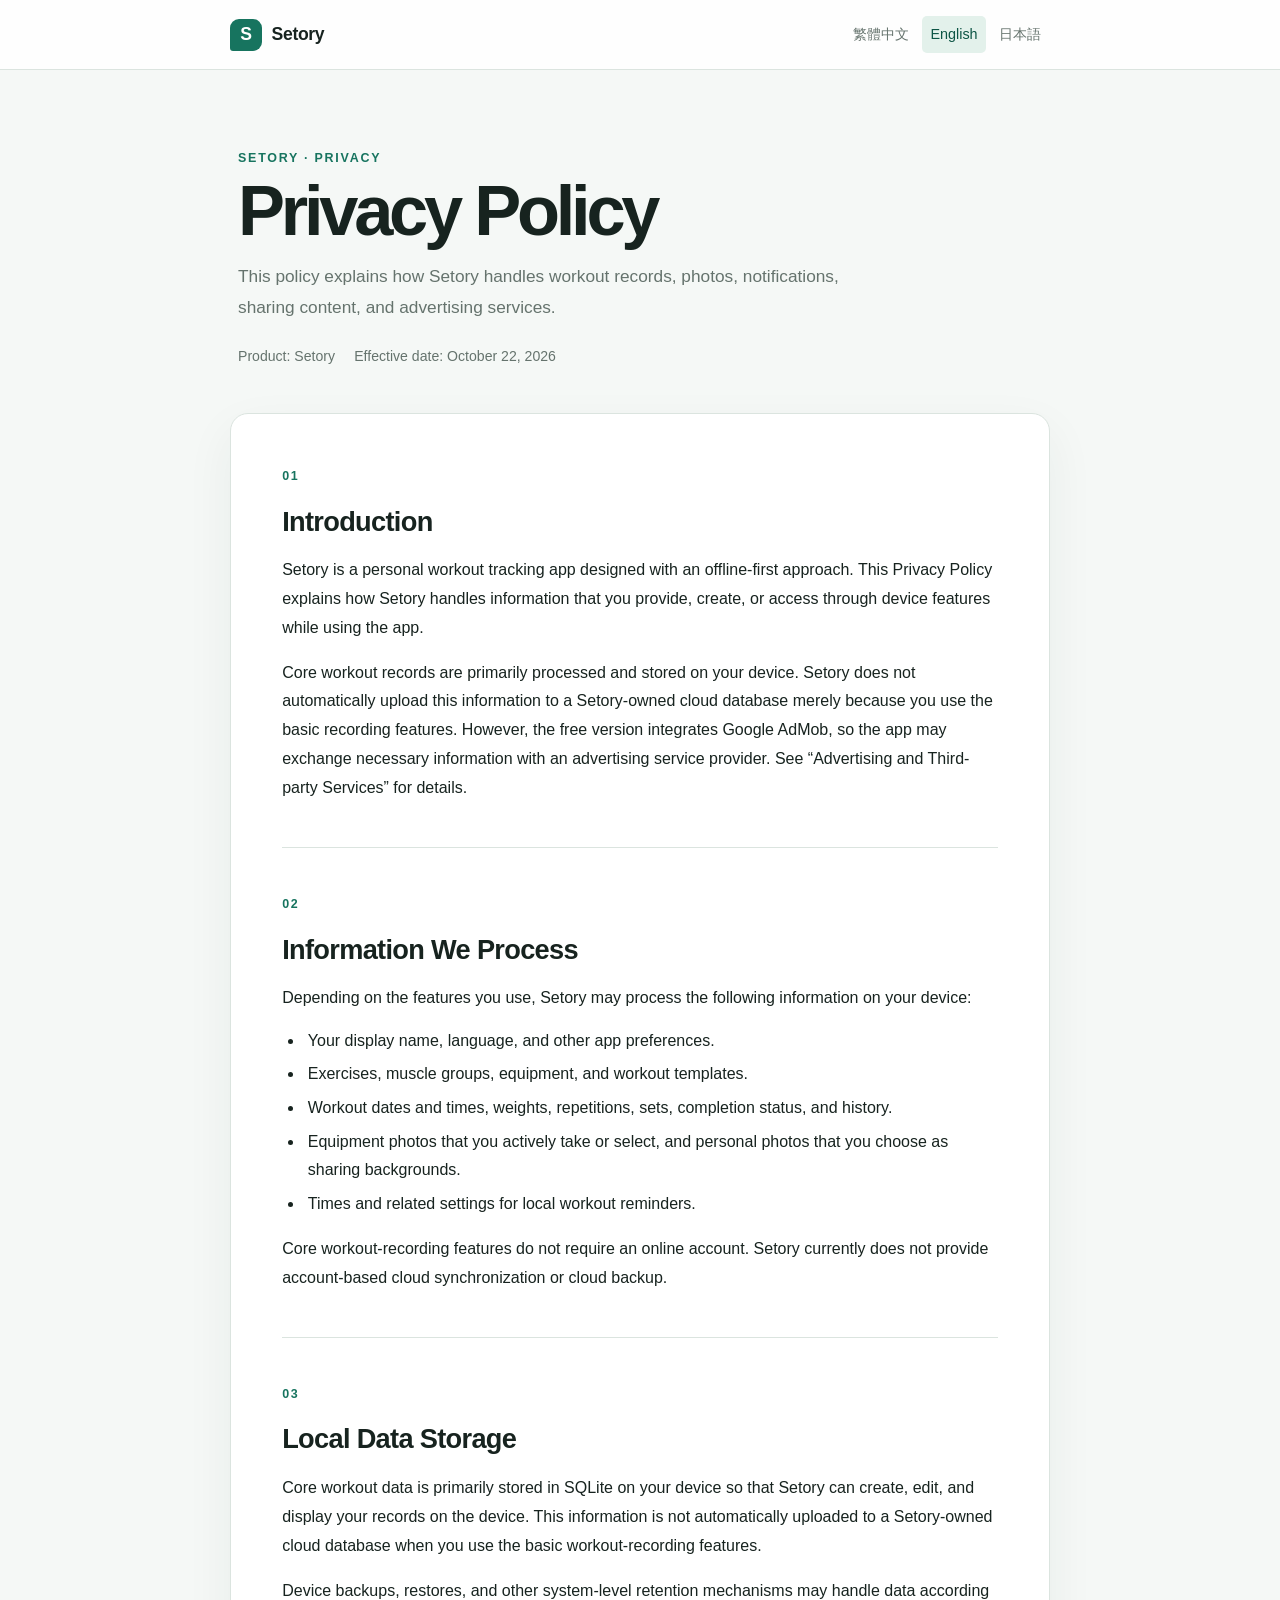
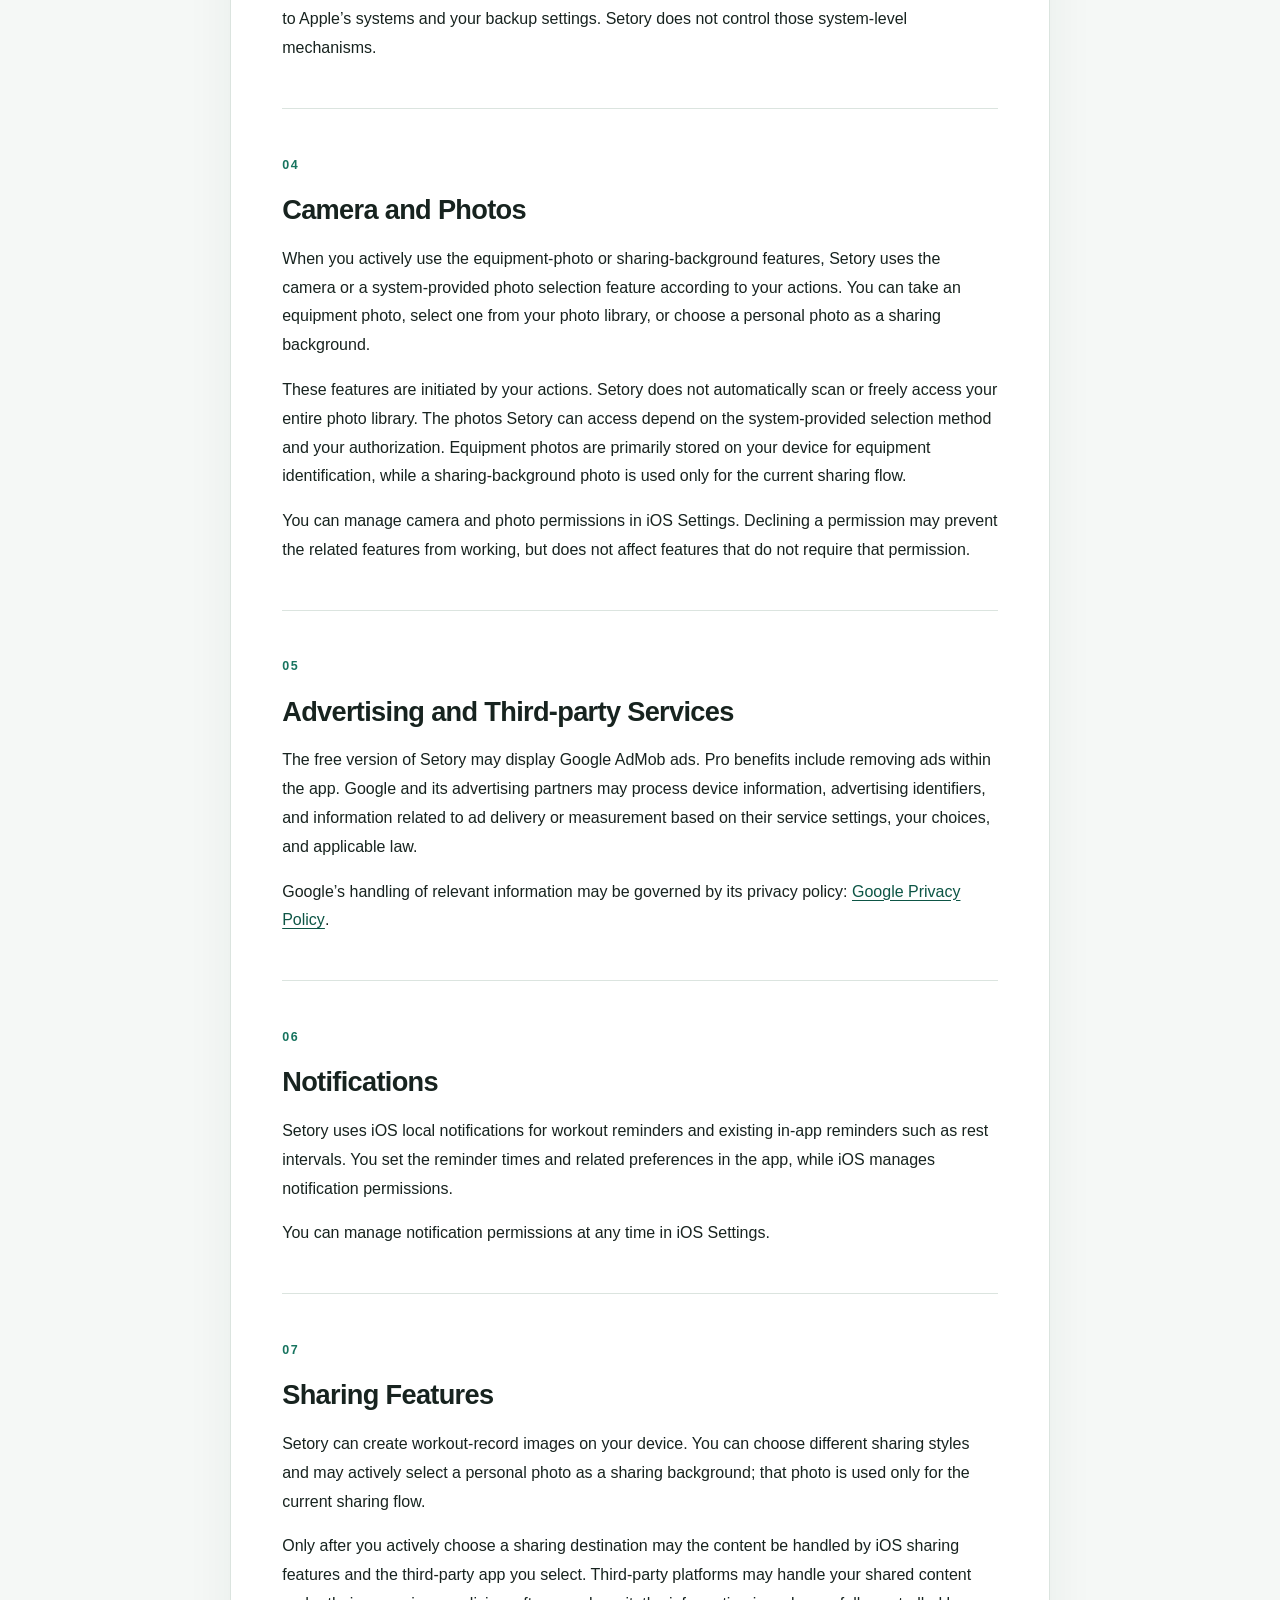
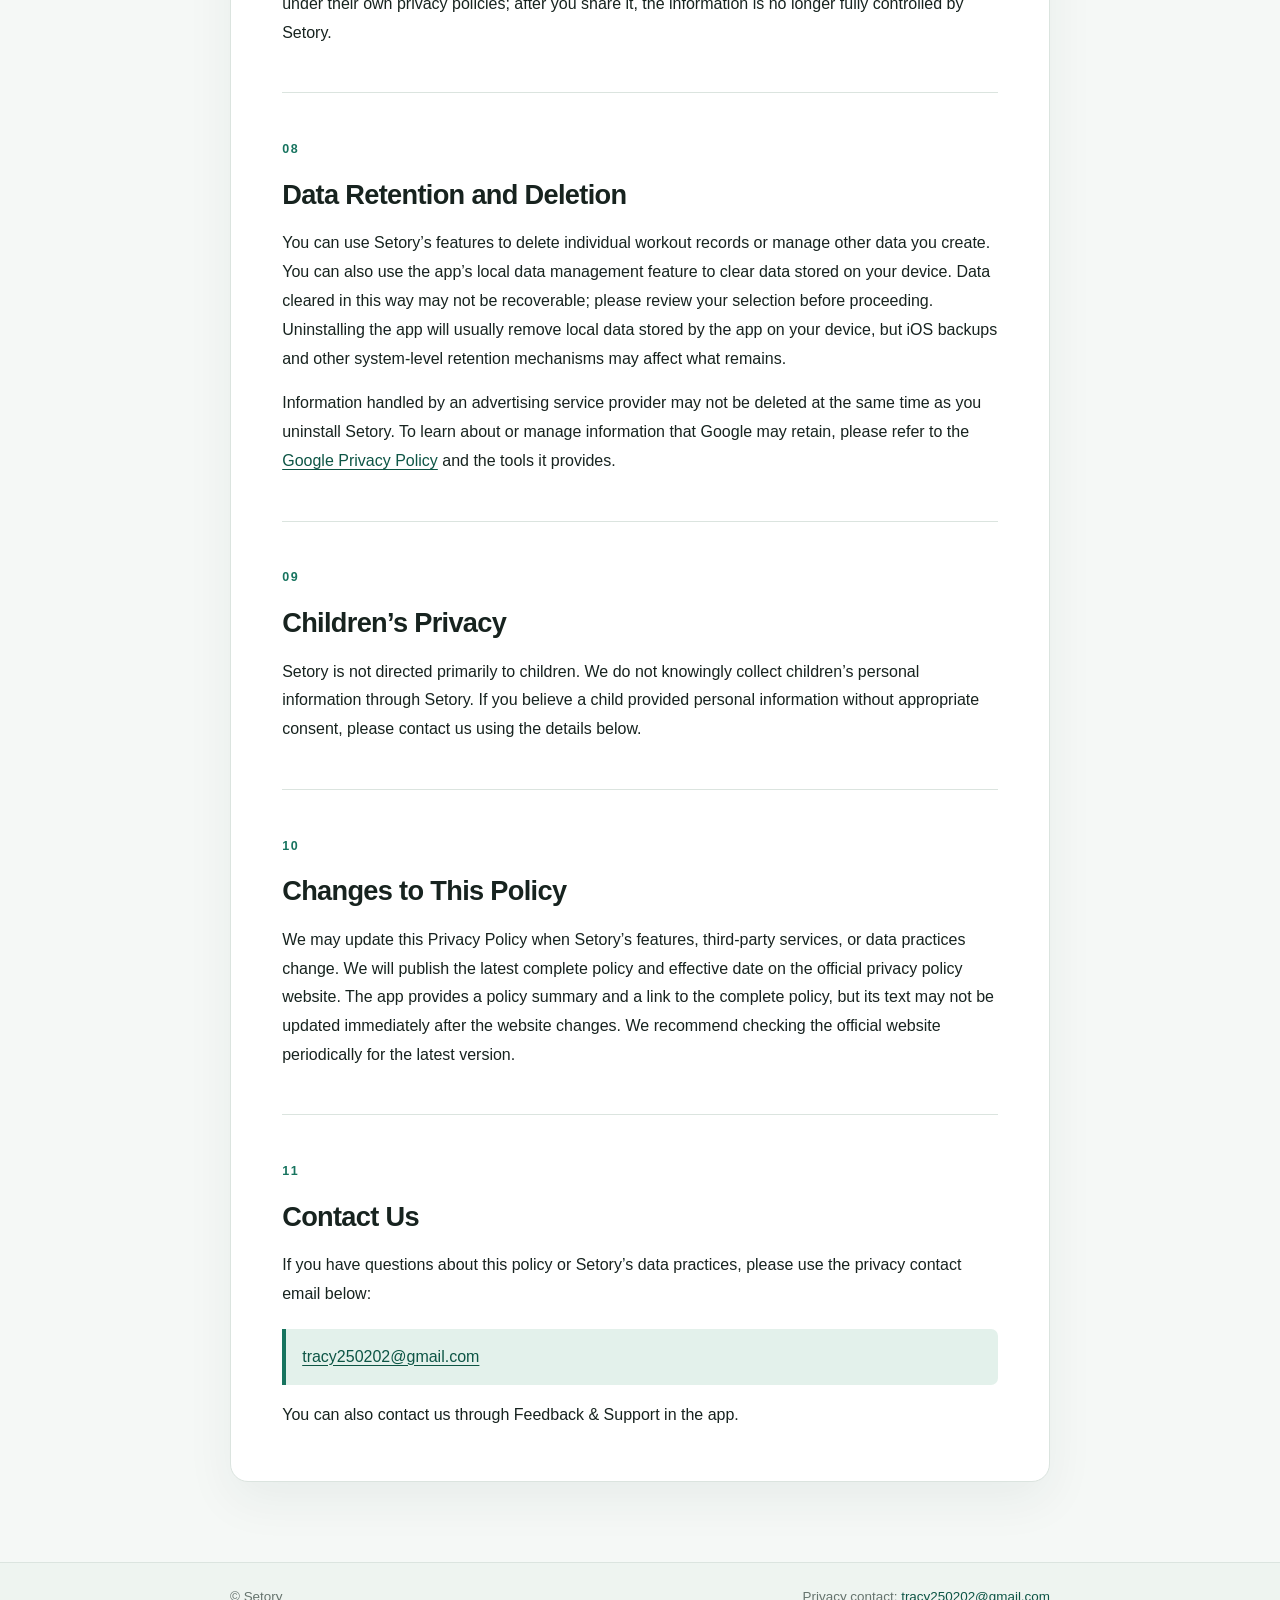
==== commit f088a685: "更新隱私權政策，修正相機與照片功能描述，強調用戶主動操作及資料存儲方式" ====
--- a/en/index.html
+++ b/en/index.html
@@ -80,12 +80,13 @@
       <section class="policy-section" id="camera-photos">
         <p class="section-number">04</p>
         <h2>Camera and Photos</h2>
-        <p>When you actively use the equipment-photo or photo-selection features, Setory may use the camera or an
-          iOS-provided photo picker so that you can take or select an equipment photo and associate it with equipment.
-          You can also actively choose a personal photo as a sharing background.</p>
+        <p>When you actively use the equipment-photo or sharing-background features, Setory uses the camera or a
+          system-provided photo selection feature according to your actions. You can take an equipment photo, select
+          one from your photo library, or choose a personal photo as a sharing background.</p>
         <p>These features are initiated by your actions. Setory does not automatically scan or freely access your entire
-          photo library. The actual scope of a photo picker permission is determined by iOS and your choices. Related
-          photos are primarily handled through local device storage.</p>
+          photo library. The photos Setory can access depend on the system-provided selection method and your
+          authorization. Equipment photos are primarily stored on your device for equipment identification, while a
+          sharing-background photo is used only for the current sharing flow.</p>
         <p>You can manage camera and photo permissions in iOS Settings. Declining a permission may prevent the related
           features from working, but does not affect features that do not require that permission.</p>
       </section>
@@ -114,7 +115,8 @@
         <p class="section-number">07</p>
         <h2>Sharing Features</h2>
         <p>Setory can create workout-record images on your device. You can choose different sharing styles and may
-          select a personal photo as a sharing background.</p>
+          actively select a personal photo as a sharing background; that photo is used only for the current sharing
+          flow.</p>
         <p>Only after you actively choose a sharing destination may the content be handled by iOS sharing features and
           the third-party app you select. Third-party platforms may handle your shared content under their own privacy
           policies; after you share it, the information is no longer fully controlled by Setory.</p>
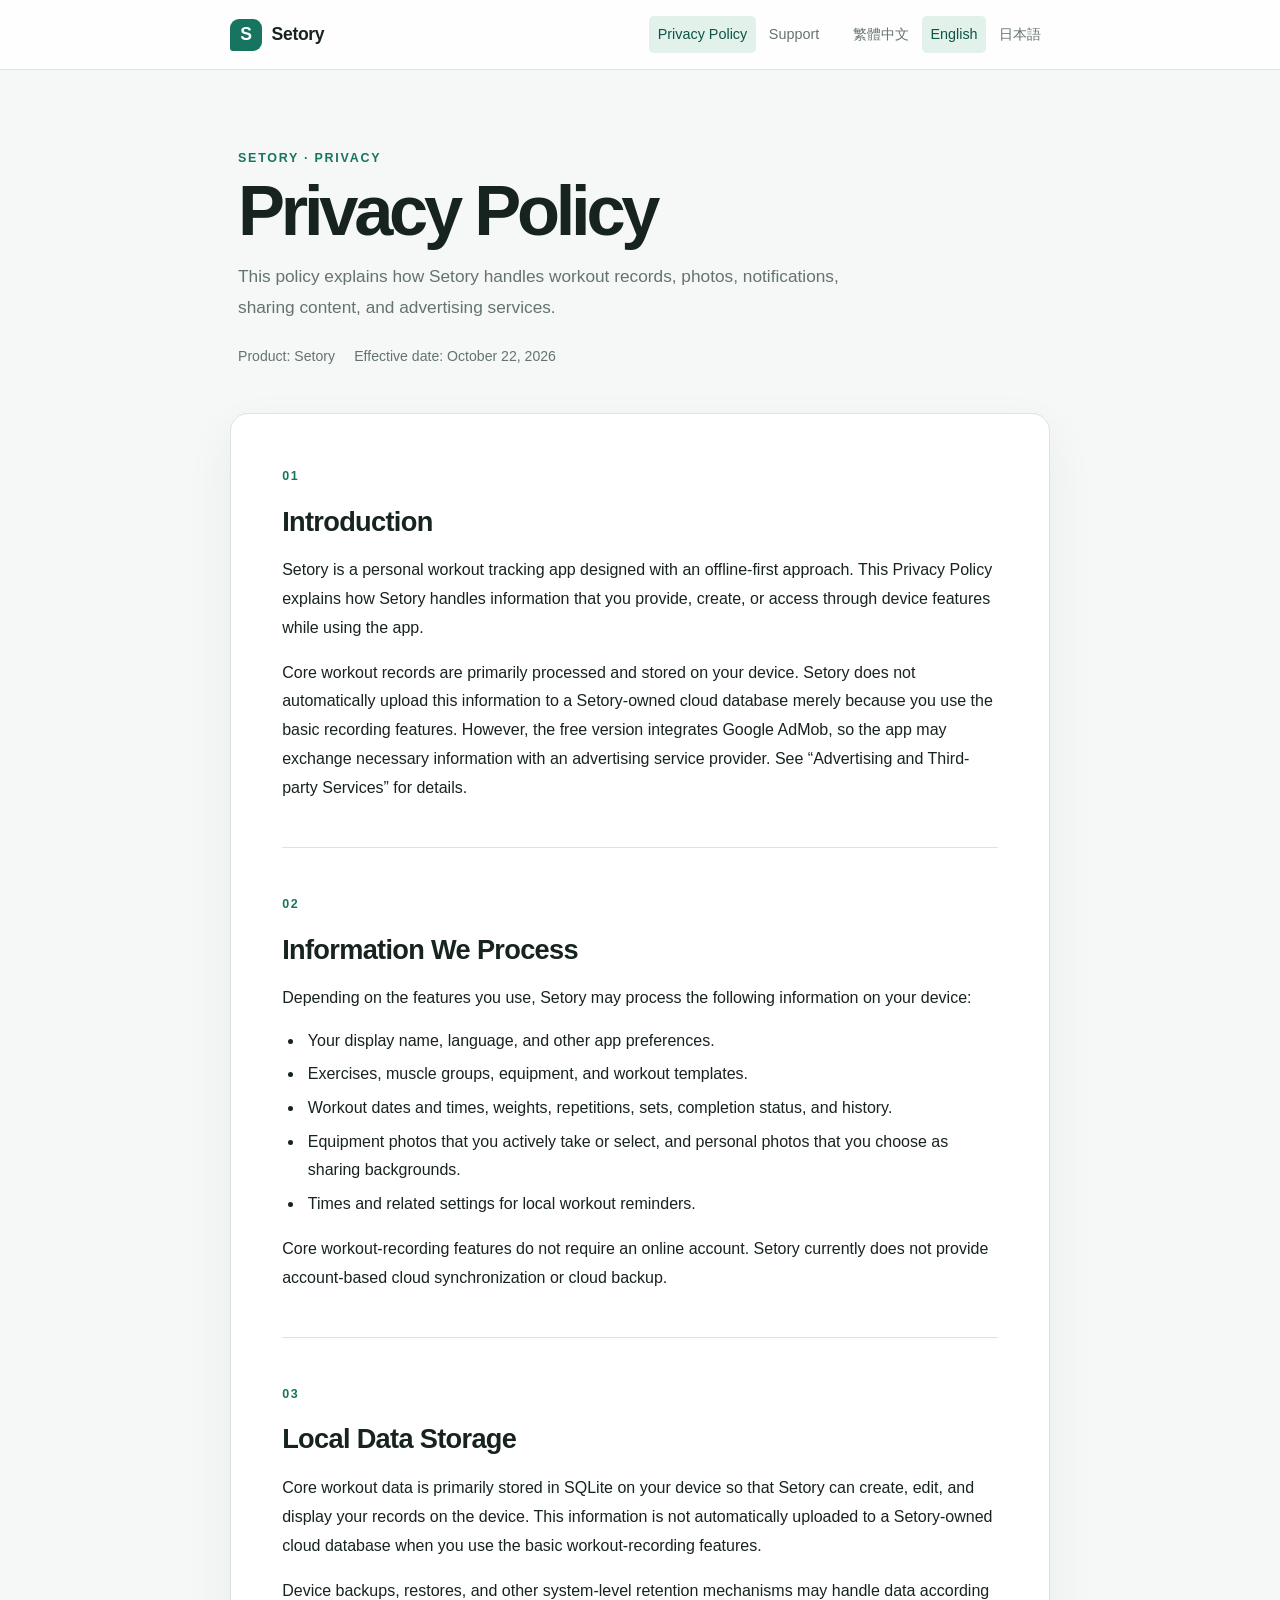
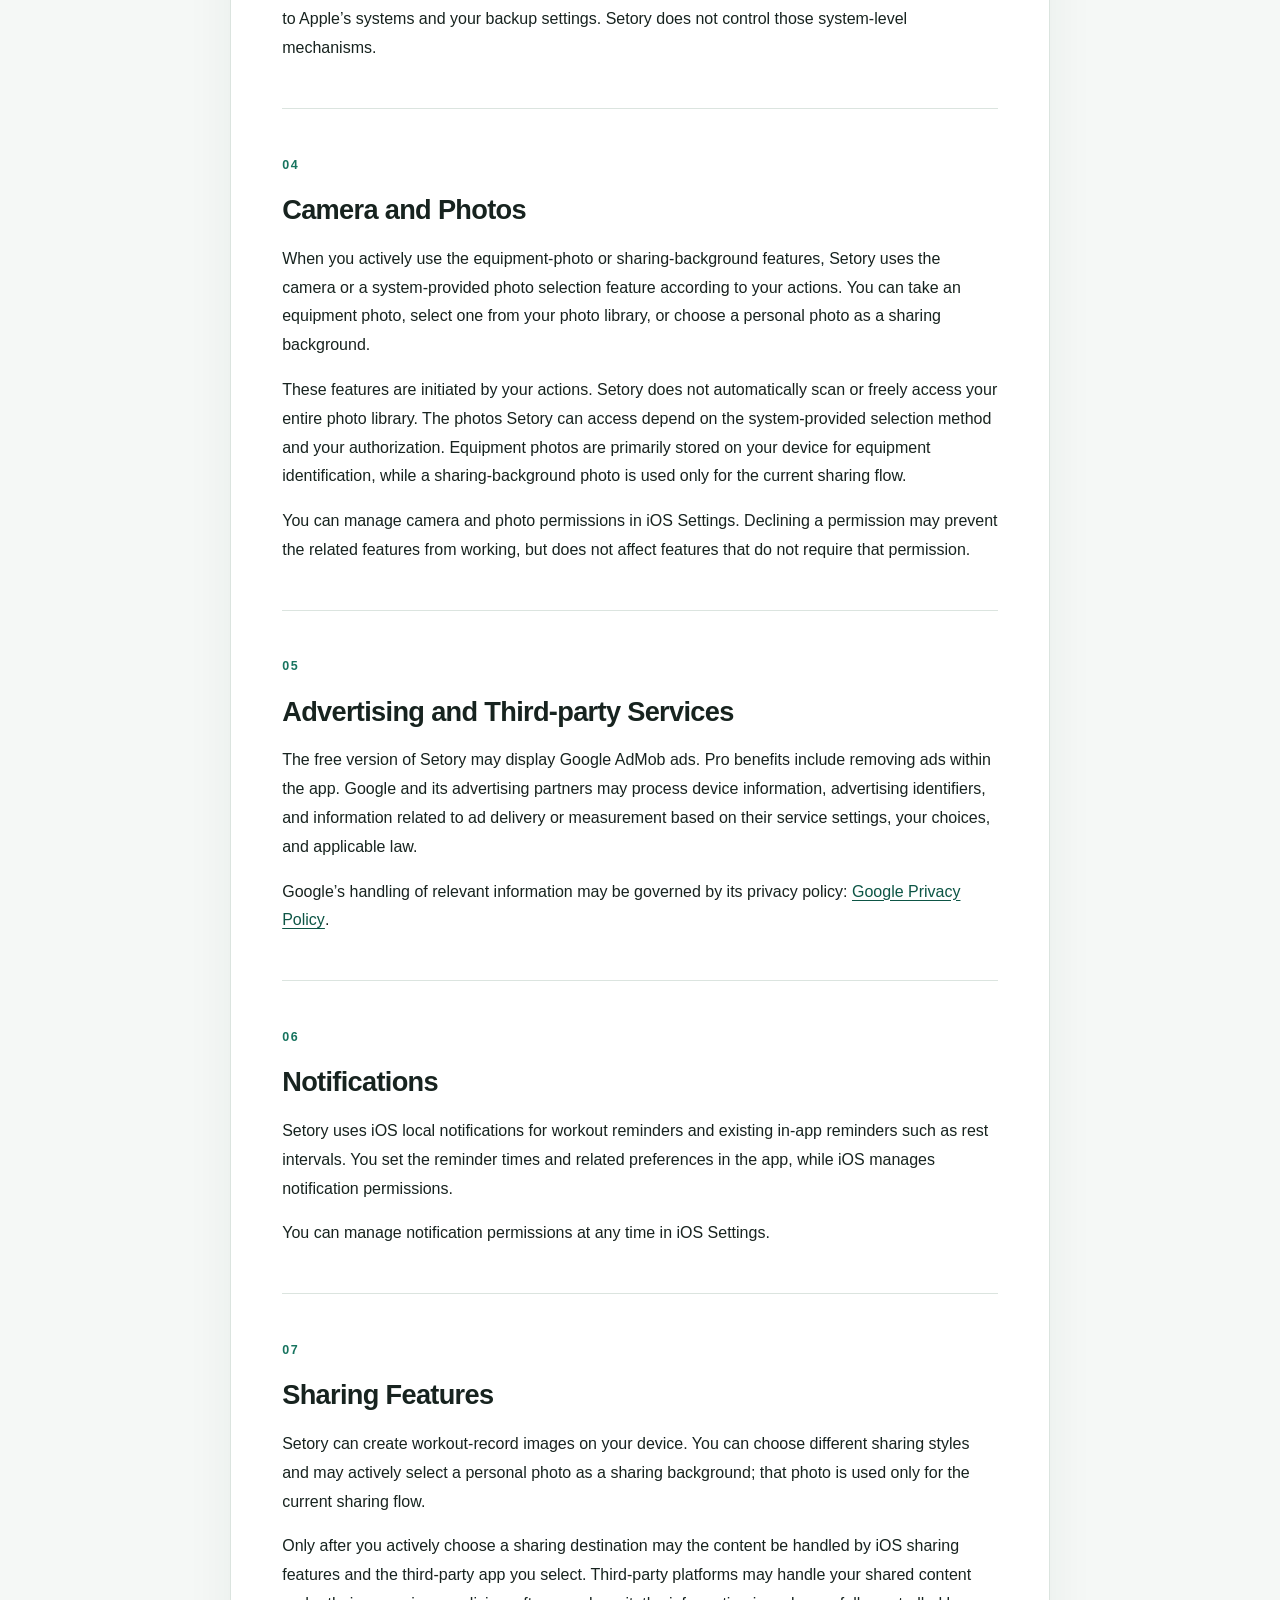
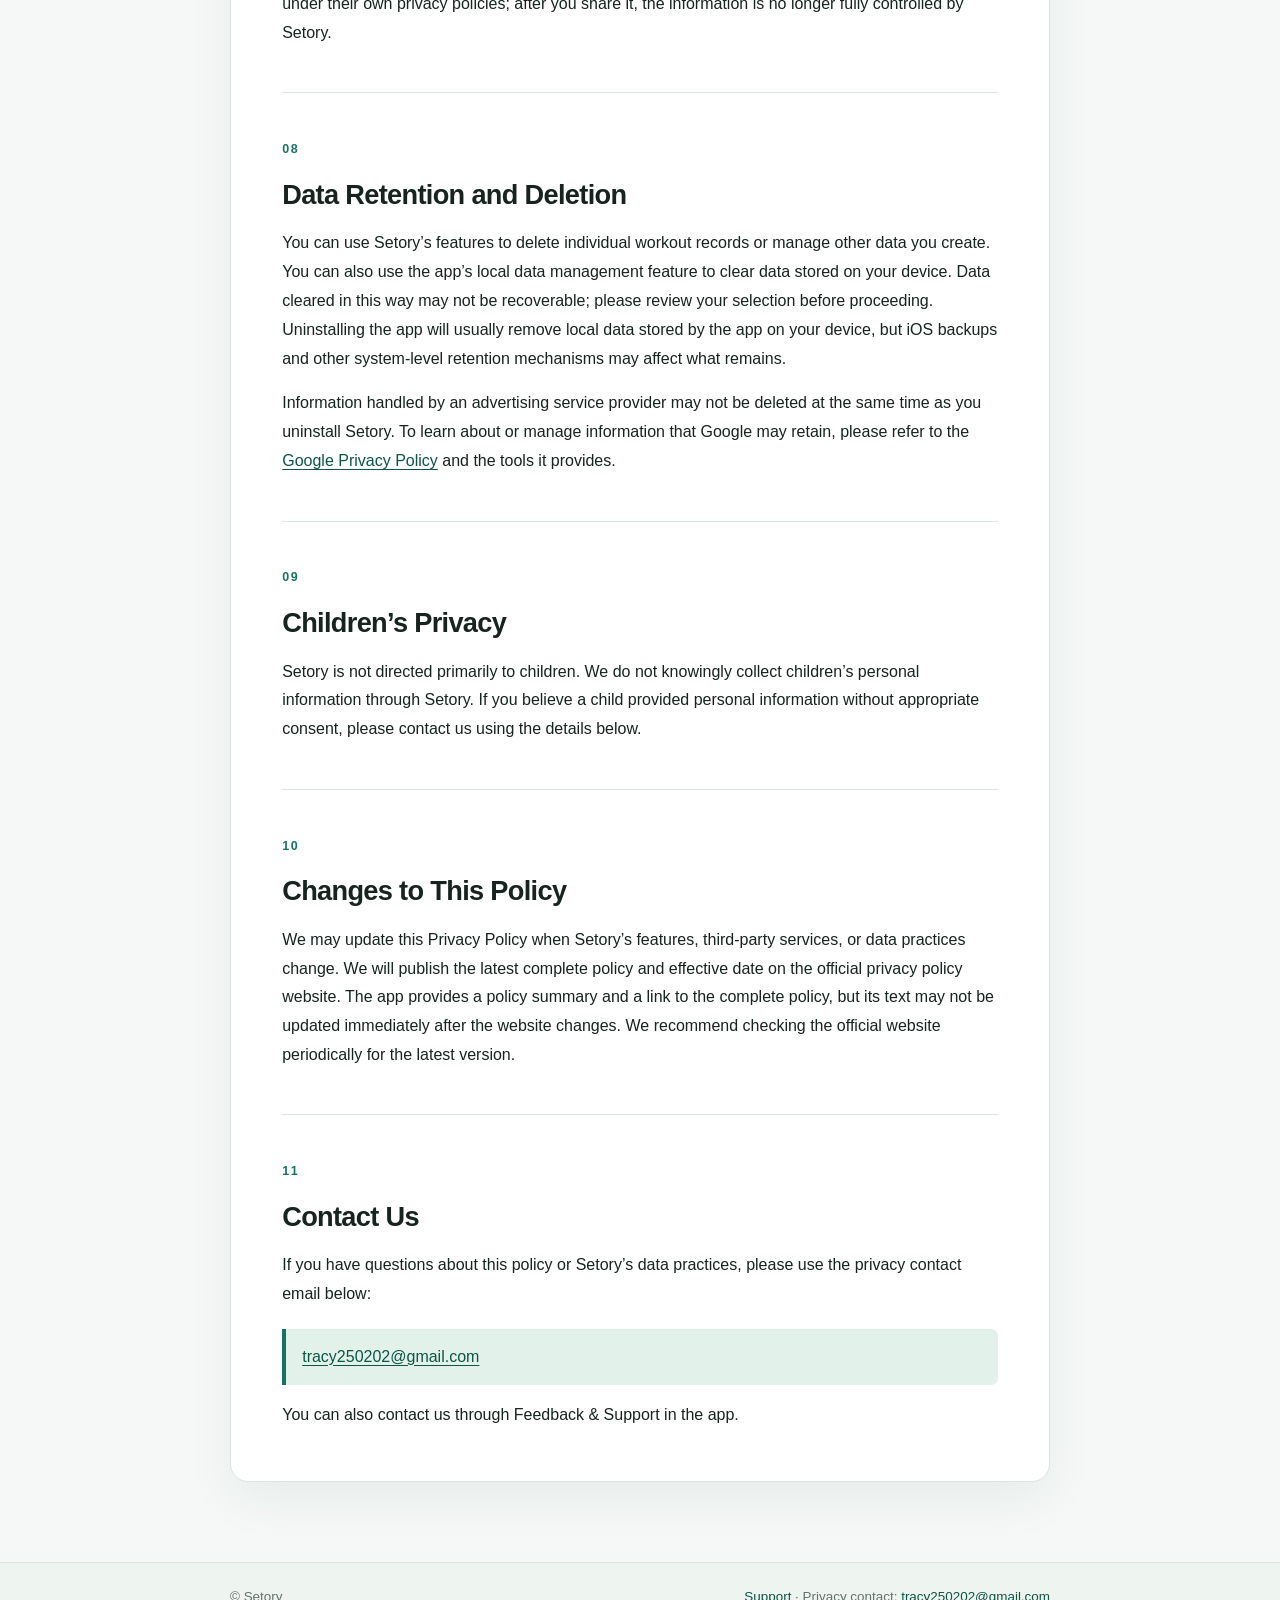
==== commit 52ddea5c: "新增支援中心頁面，調整網站導覽及樣式" ====
--- a/en/index.html
+++ b/en/index.html
@@ -18,11 +18,17 @@
         <span class="brand-mark" aria-hidden="true">S</span>
         <span>Setory</span>
       </a>
-      <nav class="language-nav" aria-label="Language selection">
-        <a href="../" lang="zh-Hant">繁體中文</a>
-        <a class="active" href="./" lang="en" aria-current="page">English</a>
-        <a href="../ja/" lang="ja">日本語</a>
-      </nav>
+      <div class="header-tools">
+        <nav class="site-nav" aria-label="Site navigation">
+          <a class="active" href="./" aria-current="page">Privacy Policy</a>
+          <a href="../support/">Support</a>
+        </nav>
+        <nav class="language-nav" aria-label="Language selection">
+          <a href="../" lang="zh-Hant">繁體中文</a>
+          <a class="active" href="./" lang="en" aria-current="page">English</a>
+          <a href="../ja/" lang="ja">日本語</a>
+        </nav>
+      </div>
     </div>
   </header>
 
@@ -167,7 +173,7 @@
   <footer class="site-footer">
     <div class="footer-inner">
       <span>© Setory</span>
-      <span>Privacy contact: <a href="mailto:tracy250202@gmail.com">tracy250202@gmail.com</a></span>
+      <span><a href="../support/">Support</a> · Privacy contact: <a href="mailto:tracy250202@gmail.com">tracy250202@gmail.com</a></span>
     </div>
   </footer>
 </body>
--- a/styles.css
+++ b/styles.css
@@ -87,6 +87,35 @@
   padding: 1rem 2rem;
 }
 
+.header-tools {
+  display: flex;
+  align-items: center;
+  justify-content: flex-end;
+  gap: 1rem;
+}
+
+.site-nav,
+.language-nav {
+  display: flex;
+  flex-wrap: wrap;
+  align-items: center;
+  gap: 0.25rem;
+}
+
+.site-nav a {
+  padding: 0.35rem 0.55rem;
+  color: var(--muted);
+  border-radius: 5px;
+  font-size: 0.9rem;
+  text-decoration: none;
+}
+
+.site-nav a:hover,
+.site-nav a.active {
+  color: var(--accent-dark);
+  background: var(--accent-soft);
+}
+
 .brand {
   display: inline-flex;
   align-items: center;
@@ -109,13 +138,6 @@
   font-weight: 800;
 }
 
-.language-nav {
-  display: flex;
-  flex-wrap: wrap;
-  justify-content: flex-end;
-  gap: 0.25rem;
-}
-
 .language-nav a {
   padding: 0.35rem 0.55rem;
   color: var(--muted);
@@ -248,6 +270,31 @@
   background: var(--accent-soft);
   border-left: 4px solid var(--accent);
   border-radius: 0 7px 7px 0;
+}
+
+.support-contact-section {
+  padding-bottom: 2.2rem;
+}
+
+.support-contact {
+  margin-top: 1.25rem !important;
+  padding: 1rem 1.1rem;
+  background: var(--accent-soft);
+  border: 1px solid #b9ddcf;
+  border-radius: 10px;
+  font-size: clamp(1.05rem, 2.8vw, 1.25rem);
+  font-weight: 750;
+}
+
+.support-contact a {
+  overflow-wrap: anywhere;
+}
+
+.support-link {
+  display: inline-flex;
+  align-items: center;
+  gap: 0.35rem;
+  font-weight: 700;
 }
 
 .muted {
@@ -294,6 +341,12 @@
     padding: 0.85rem 1rem;
   }
 
+  .header-tools {
+    align-items: flex-start;
+    flex-direction: column;
+    gap: 0.35rem;
+  }
+
   .language-nav {
     justify-content: flex-start;
     margin-left: -0.55rem;
@@ -322,4 +375,4 @@
   html {
     scroll-behavior: auto;
   }
-}+}
